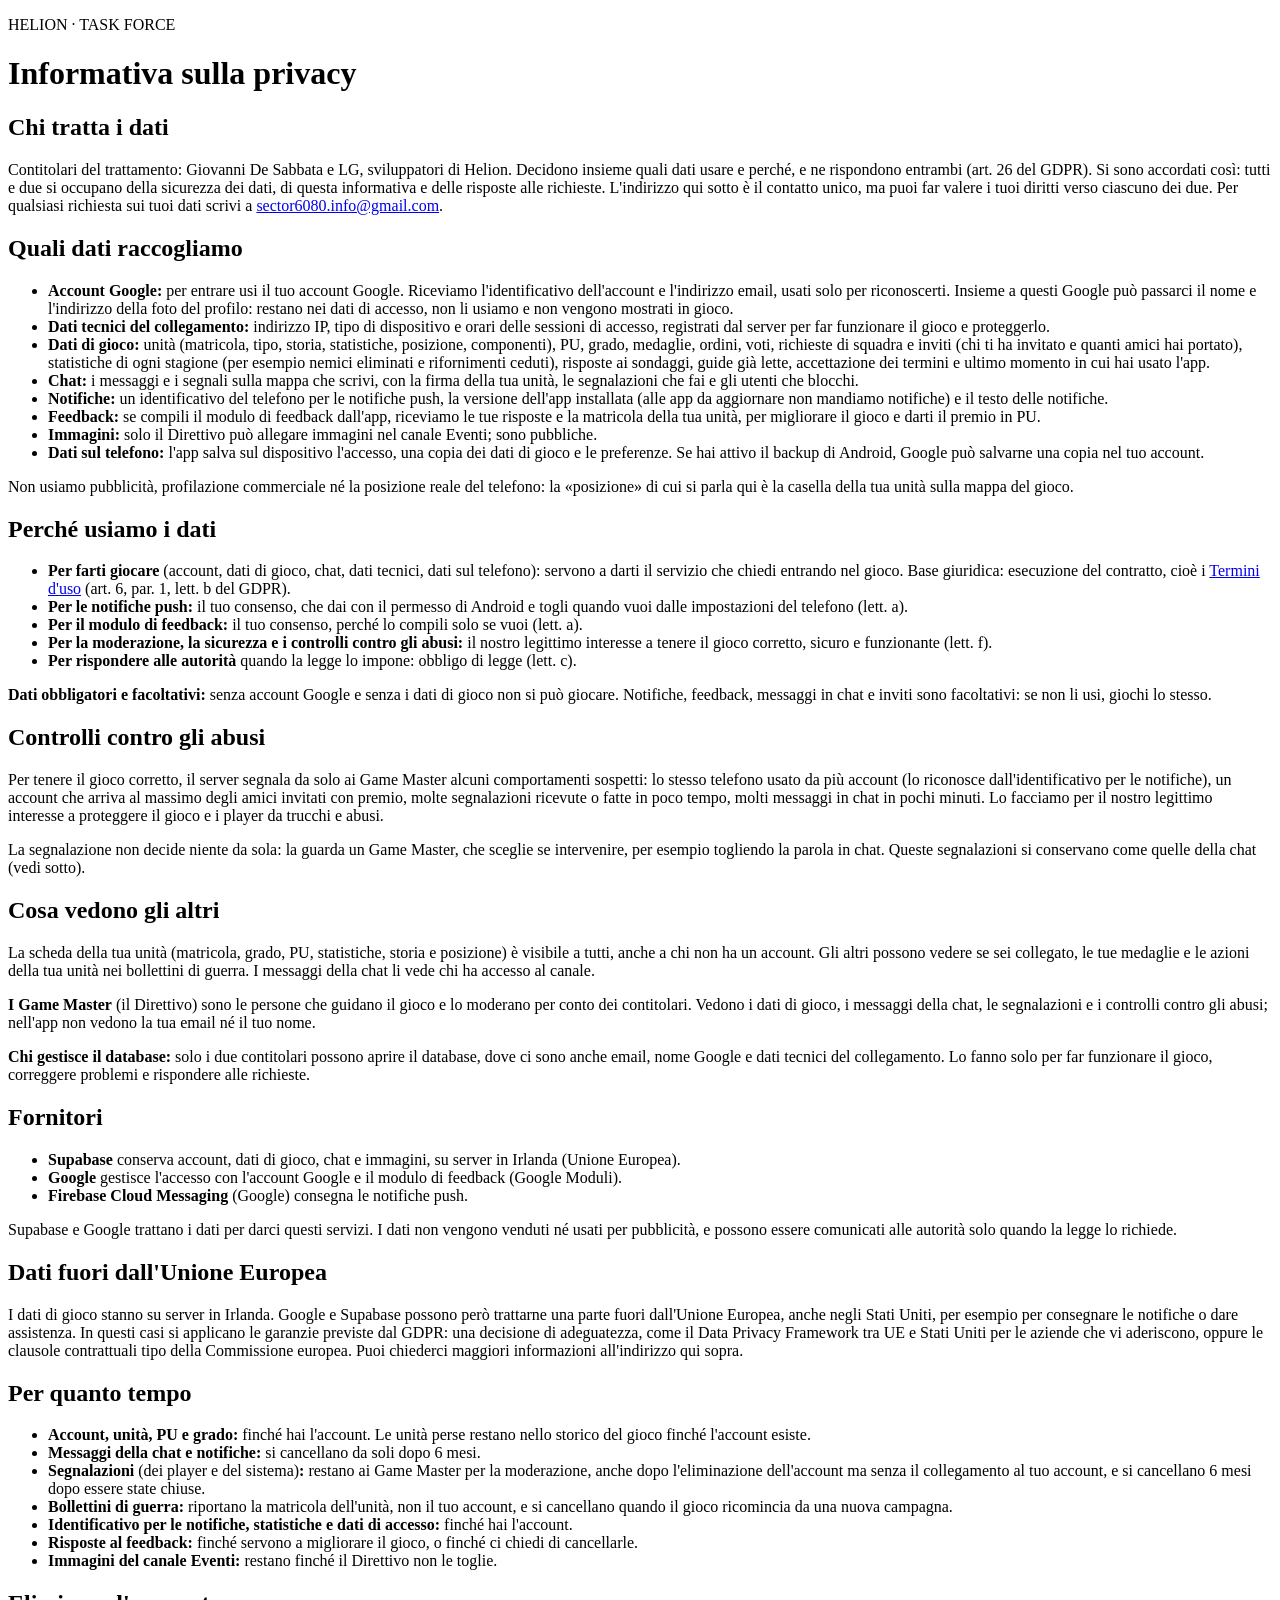
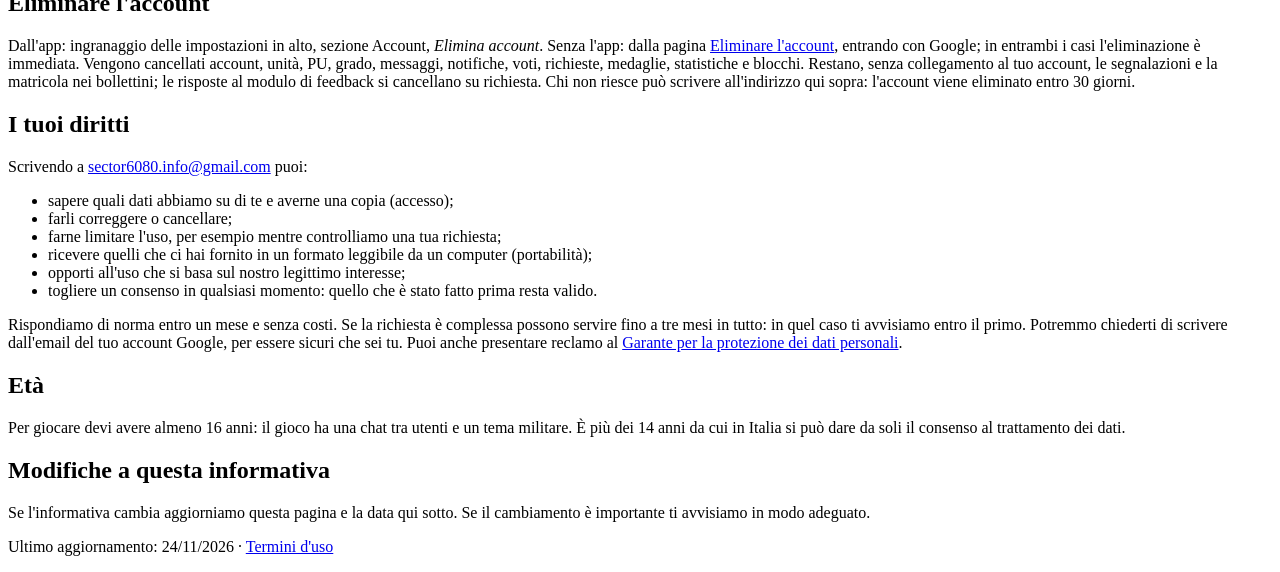
==== privacy.html @ bf86e500 "Add files via upload" ====
<!doctype html>
<html lang="it">
<head>
<meta charset="utf-8">
<meta name="viewport" content="width=device-width, initial-scale=1">
<title>Helion · Privacy</title>
<link rel="stylesheet" href="stile.css">
</head>
<body>
<main>
<p class="eyebrow">HELION · TASK FORCE</p>
<h1>Informativa sulla privacy</h1>

<h2>Chi tratta i dati</h2>
<p>Contitolari del trattamento: Giovanni De Sabbata e LG, sviluppatori di Helion. Decidono insieme quali dati usare e perché, e ne rispondono entrambi (art. 26 del GDPR). Si sono accordati così: tutti e due si occupano della sicurezza dei dati, di questa informativa e delle risposte alle richieste. L'indirizzo qui sotto è il contatto unico, ma puoi far valere i tuoi diritti verso ciascuno dei due.
Per qualsiasi richiesta sui tuoi dati scrivi a <a href="mailto:sector6080.info@gmail.com">sector6080.info@gmail.com</a>.</p>

<h2>Quali dati raccogliamo</h2>
<ul>
<li><strong>Account Google:</strong> per entrare usi il tuo account Google. Riceviamo l'identificativo dell'account e l'indirizzo email, usati solo per riconoscerti. Insieme a questi Google può passarci il nome e l'indirizzo della foto del profilo: restano nei dati di accesso, non li usiamo e non vengono mostrati in gioco.</li>
<li><strong>Dati tecnici del collegamento:</strong> indirizzo IP, tipo di dispositivo e orari delle sessioni di accesso, registrati dal server per far funzionare il gioco e proteggerlo.</li>
<li><strong>Dati di gioco:</strong> unità (matricola, tipo, storia, statistiche, posizione, componenti), PU, grado, medaglie, ordini, voti, richieste di squadra e inviti (chi ti ha invitato e quanti amici hai portato), statistiche di ogni stagione (per esempio nemici eliminati e rifornimenti ceduti), risposte ai sondaggi, guide già lette, accettazione dei termini e ultimo momento in cui hai usato l'app.</li>
<li><strong>Chat:</strong> i messaggi e i segnali sulla mappa che scrivi, con la firma della tua unità, le segnalazioni che fai e gli utenti che blocchi.</li>
<li><strong>Notifiche:</strong> un identificativo del telefono per le notifiche push, la versione dell'app installata (alle app da aggiornare non mandiamo notifiche) e il testo delle notifiche.</li>
<li><strong>Feedback:</strong> se compili il modulo di feedback dall'app, riceviamo le tue risposte e la matricola della tua unità, per migliorare il gioco e darti il premio in PU.</li>
<li><strong>Immagini:</strong> solo il Direttivo può allegare immagini nel canale Eventi; sono pubbliche.</li>
<li><strong>Dati sul telefono:</strong> l'app salva sul dispositivo l'accesso, una copia dei dati di gioco e le preferenze. Se hai attivo il backup di Android, Google può salvarne una copia nel tuo account.</li>
</ul>
<p>Non usiamo pubblicità, profilazione commerciale né la posizione reale del telefono: la «posizione» di cui si parla qui è la casella della tua unità sulla mappa del gioco.</p>

<h2>Perché usiamo i dati</h2>
<ul>
<li><strong>Per farti giocare</strong> (account, dati di gioco, chat, dati tecnici, dati sul telefono): servono a darti il servizio che chiedi entrando nel gioco. Base giuridica: esecuzione del contratto, cioè i <a href="termini.html">Termini d'uso</a> (art. 6, par. 1, lett. b del GDPR).</li>
<li><strong>Per le notifiche push:</strong> il tuo consenso, che dai con il permesso di Android e togli quando vuoi dalle impostazioni del telefono (lett. a).</li>
<li><strong>Per il modulo di feedback:</strong> il tuo consenso, perché lo compili solo se vuoi (lett. a).</li>
<li><strong>Per la moderazione, la sicurezza e i controlli contro gli abusi:</strong> il nostro legittimo interesse a tenere il gioco corretto, sicuro e funzionante (lett. f).</li>
<li><strong>Per rispondere alle autorità</strong> quando la legge lo impone: obbligo di legge (lett. c).</li>
</ul>
<p><strong>Dati obbligatori e facoltativi:</strong> senza account Google e senza i dati di gioco non si può giocare. Notifiche, feedback, messaggi in chat e inviti sono facoltativi: se non li usi, giochi lo stesso.</p>

<h2>Controlli contro gli abusi</h2>
<p>Per tenere il gioco corretto, il server segnala da solo ai Game Master alcuni comportamenti sospetti: lo stesso telefono usato da più account (lo riconosce dall'identificativo per le notifiche), un account che arriva al massimo degli amici invitati con premio, molte segnalazioni ricevute o fatte in poco tempo, molti messaggi in chat in pochi minuti. Lo facciamo per il nostro legittimo interesse a proteggere il gioco e i player da trucchi e abusi.</p>
<p>La segnalazione non decide niente da sola: la guarda un Game Master, che sceglie se intervenire, per esempio togliendo la parola in chat. Queste segnalazioni si conservano come quelle della chat (vedi sotto).</p>

<h2>Cosa vedono gli altri</h2>
<p>La scheda della tua unità (matricola, grado, PU, statistiche, storia e posizione) è visibile a tutti, anche a chi non ha un account. Gli altri possono vedere se sei collegato, le tue medaglie e le azioni della tua unità nei bollettini di guerra. I messaggi della chat li vede chi ha accesso al canale.</p>
<p><strong>I Game Master</strong> (il Direttivo) sono le persone che guidano il gioco e lo moderano per conto dei contitolari. Vedono i dati di gioco, i messaggi della chat, le segnalazioni e i controlli contro gli abusi; nell'app non vedono la tua email né il tuo nome.</p>
<p><strong>Chi gestisce il database:</strong> solo i due contitolari possono aprire il database, dove ci sono anche email, nome Google e dati tecnici del collegamento. Lo fanno solo per far funzionare il gioco, correggere problemi e rispondere alle richieste.</p>

<h2>Fornitori</h2>
<ul>
<li><strong>Supabase</strong> conserva account, dati di gioco, chat e immagini, su server in Irlanda (Unione Europea).</li>
<li><strong>Google</strong> gestisce l'accesso con l'account Google e il modulo di feedback (Google Moduli).</li>
<li><strong>Firebase Cloud Messaging</strong> (Google) consegna le notifiche push.</li>
</ul>
<p>Supabase e Google trattano i dati per darci questi servizi. I dati non vengono venduti né usati per pubblicità, e possono essere comunicati alle autorità solo quando la legge lo richiede.</p>

<h2>Dati fuori dall'Unione Europea</h2>
<p>I dati di gioco stanno su server in Irlanda. Google e Supabase possono però trattarne una parte fuori dall'Unione Europea, anche negli Stati Uniti, per esempio per consegnare le notifiche o dare assistenza. In questi casi si applicano le garanzie previste dal GDPR: una decisione di adeguatezza, come il Data Privacy Framework tra UE e Stati Uniti per le aziende che vi aderiscono, oppure le clausole contrattuali tipo della Commissione europea. Puoi chiederci maggiori informazioni all'indirizzo qui sopra.</p>

<h2>Per quanto tempo</h2>
<ul>
<li><strong>Account, unità, PU e grado:</strong> finché hai l'account. Le unità perse restano nello storico del gioco finché l'account esiste.</li>
<li><strong>Messaggi della chat e notifiche:</strong> si cancellano da soli dopo 6 mesi.</li>
<li><strong>Segnalazioni</strong> (dei player e del sistema)<strong>:</strong> restano ai Game Master per la moderazione, anche dopo l'eliminazione dell'account ma senza il collegamento al tuo account, e si cancellano 6 mesi dopo essere state chiuse.</li>
<li><strong>Bollettini di guerra:</strong> riportano la matricola dell'unità, non il tuo account, e si cancellano quando il gioco ricomincia da una nuova campagna.</li>
<li><strong>Identificativo per le notifiche, statistiche e dati di accesso:</strong> finché hai l'account.</li>
<li><strong>Risposte al feedback:</strong> finché servono a migliorare il gioco, o finché ci chiedi di cancellarle.</li>
<li><strong>Immagini del canale Eventi:</strong> restano finché il Direttivo non le toglie.</li>
</ul>

<h2>Eliminare l'account</h2>
<p>Dall'app: ingranaggio delle impostazioni in alto, sezione Account, <em>Elimina account</em>. Senza l'app: dalla pagina <a href="elimina-account.html">Eliminare l'account</a>, entrando con Google; in entrambi i casi l'eliminazione è immediata. Vengono cancellati account, unità, PU, grado, messaggi, notifiche, voti, richieste, medaglie, statistiche e blocchi. Restano, senza collegamento al tuo account, le segnalazioni e la matricola nei bollettini; le risposte al modulo di feedback si cancellano su richiesta. Chi non riesce può scrivere all'indirizzo qui sopra: l'account viene eliminato entro 30 giorni.</p>

<h2>I tuoi diritti</h2>
<p>Scrivendo a <a href="mailto:sector6080.info@gmail.com">sector6080.info@gmail.com</a> puoi:</p>
<ul>
<li>sapere quali dati abbiamo su di te e averne una copia (accesso);</li>
<li>farli correggere o cancellare;</li>
<li>farne limitare l'uso, per esempio mentre controlliamo una tua richiesta;</li>
<li>ricevere quelli che ci hai fornito in un formato leggibile da un computer (portabilità);</li>
<li>opporti all'uso che si basa sul nostro legittimo interesse;</li>
<li>togliere un consenso in qualsiasi momento: quello che è stato fatto prima resta valido.</li>
</ul>
<p>Rispondiamo di norma entro un mese e senza costi. Se la richiesta è complessa possono servire fino a tre mesi in tutto: in quel caso ti avvisiamo entro il primo. Potremmo chiederti di scrivere dall'email del tuo account Google, per essere sicuri che sei tu. Puoi anche presentare reclamo al <a href="https://www.garanteprivacy.it">Garante per la protezione dei dati personali</a>.</p>

<h2>Età</h2>
<p>Per giocare devi avere almeno 16 anni: il gioco ha una chat tra utenti e un tema militare. È più dei 14 anni da cui in Italia si può dare da soli il consenso al trattamento dei dati.</p>

<h2>Modifiche a questa informativa</h2>
<p>Se l'informativa cambia aggiorniamo questa pagina e la data qui sotto. Se il cambiamento è importante ti avvisiamo in modo adeguato.</p>

<p class="small">Ultimo aggiornamento: 24/11/2026 · <a href="termini.html">Termini d'uso</a></p>
</main>
</body>
</html>
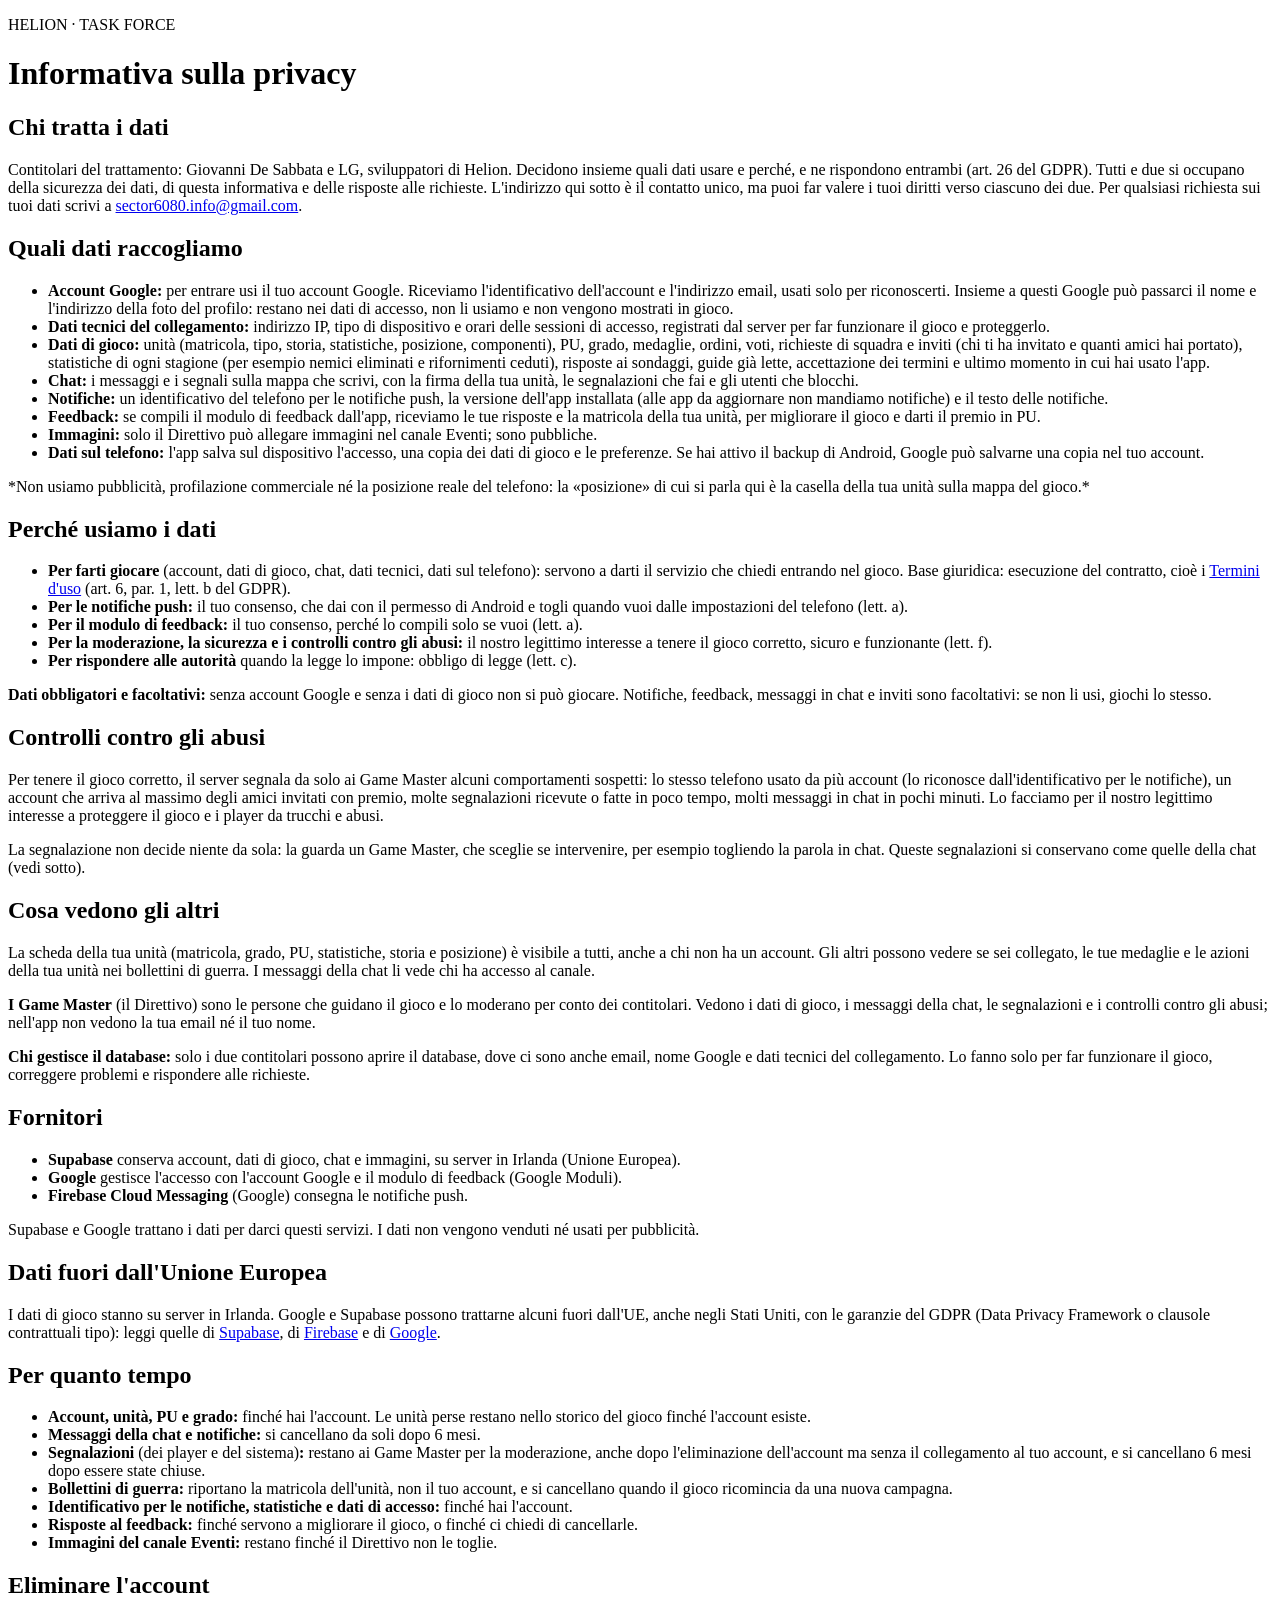
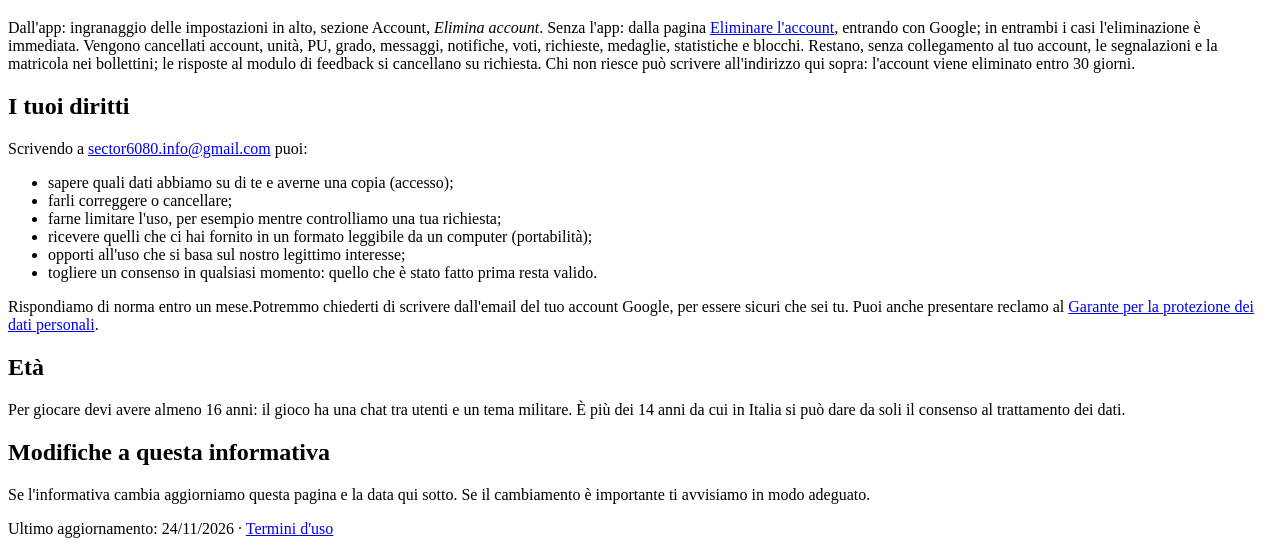
==== commit 0746bed1: "Revise privacy policy wording for clarity Updated privacy policy text for clarity and conciseness." ====
--- a/privacy.html
+++ b/privacy.html
@@ -12,7 +12,7 @@
 <h1>Informativa sulla privacy</h1>
 
 <h2>Chi tratta i dati</h2>
-<p>Contitolari del trattamento: Giovanni De Sabbata e LG, sviluppatori di Helion. Decidono insieme quali dati usare e perché, e ne rispondono entrambi (art. 26 del GDPR). Si sono accordati così: tutti e due si occupano della sicurezza dei dati, di questa informativa e delle risposte alle richieste. L'indirizzo qui sotto è il contatto unico, ma puoi far valere i tuoi diritti verso ciascuno dei due.
+<p>Contitolari del trattamento: Giovanni De Sabbata e LG, sviluppatori di Helion. Decidono insieme quali dati usare e perché, e ne rispondono entrambi (art. 26 del GDPR). Tutti e due si occupano della sicurezza dei dati, di questa informativa e delle risposte alle richieste. L'indirizzo qui sotto è il contatto unico, ma puoi far valere i tuoi diritti verso ciascuno dei due.
 Per qualsiasi richiesta sui tuoi dati scrivi a <a href="mailto:sector6080.info@gmail.com">sector6080.info@gmail.com</a>.</p>
 
 <h2>Quali dati raccogliamo</h2>
@@ -26,7 +26,7 @@
 <li><strong>Immagini:</strong> solo il Direttivo può allegare immagini nel canale Eventi; sono pubbliche.</li>
 <li><strong>Dati sul telefono:</strong> l'app salva sul dispositivo l'accesso, una copia dei dati di gioco e le preferenze. Se hai attivo il backup di Android, Google può salvarne una copia nel tuo account.</li>
 </ul>
-<p>Non usiamo pubblicità, profilazione commerciale né la posizione reale del telefono: la «posizione» di cui si parla qui è la casella della tua unità sulla mappa del gioco.</p>
+<p>*Non usiamo pubblicità, profilazione commerciale né la posizione reale del telefono: la «posizione» di cui si parla qui è la casella della tua unità sulla mappa del gioco.*</p>
 
 <h2>Perché usiamo i dati</h2>
 <ul>
@@ -53,10 +53,10 @@
 <li><strong>Google</strong> gestisce l'accesso con l'account Google e il modulo di feedback (Google Moduli).</li>
 <li><strong>Firebase Cloud Messaging</strong> (Google) consegna le notifiche push.</li>
 </ul>
-<p>Supabase e Google trattano i dati per darci questi servizi. I dati non vengono venduti né usati per pubblicità, e possono essere comunicati alle autorità solo quando la legge lo richiede.</p>
+<p>Supabase e Google trattano i dati per darci questi servizi. I dati non vengono venduti né usati per pubblicità.</p>
 
 <h2>Dati fuori dall'Unione Europea</h2>
-<p>I dati di gioco stanno su server in Irlanda. Google e Supabase possono però trattarne una parte fuori dall'Unione Europea, anche negli Stati Uniti, per esempio per consegnare le notifiche o dare assistenza. In questi casi si applicano le garanzie previste dal GDPR: una decisione di adeguatezza, come il Data Privacy Framework tra UE e Stati Uniti per le aziende che vi aderiscono, oppure le clausole contrattuali tipo della Commissione europea. Puoi chiederci maggiori informazioni all'indirizzo qui sopra.</p>
+<p>I dati di gioco stanno su server in Irlanda. Google e Supabase possono trattarne alcuni fuori dall'UE, anche negli Stati Uniti, con le garanzie del GDPR (Data Privacy Framework o clausole contrattuali tipo): leggi quelle di <a href="https://supabase.com/legal/customer-resources/data-processing-addendum">Supabase</a>, di <a href="https://firebase.google.com/terms/data-processing-terms">Firebase</a> e di <a href="https://policies.google.com/privacy/frameworks">Google</a>.</p>
 
 <h2>Per quanto tempo</h2>
 <ul>
@@ -82,7 +82,7 @@
 <li>opporti all'uso che si basa sul nostro legittimo interesse;</li>
 <li>togliere un consenso in qualsiasi momento: quello che è stato fatto prima resta valido.</li>
 </ul>
-<p>Rispondiamo di norma entro un mese e senza costi. Se la richiesta è complessa possono servire fino a tre mesi in tutto: in quel caso ti avvisiamo entro il primo. Potremmo chiederti di scrivere dall'email del tuo account Google, per essere sicuri che sei tu. Puoi anche presentare reclamo al <a href="https://www.garanteprivacy.it">Garante per la protezione dei dati personali</a>.</p>
+<p>Rispondiamo di norma entro un mese.Potremmo chiederti di scrivere dall'email del tuo account Google, per essere sicuri che sei tu. Puoi anche presentare reclamo al <a href="https://www.garanteprivacy.it">Garante per la protezione dei dati personali</a>.</p>
 
 <h2>Età</h2>
 <p>Per giocare devi avere almeno 16 anni: il gioco ha una chat tra utenti e un tema militare. È più dei 14 anni da cui in Italia si può dare da soli il consenso al trattamento dei dati.</p>
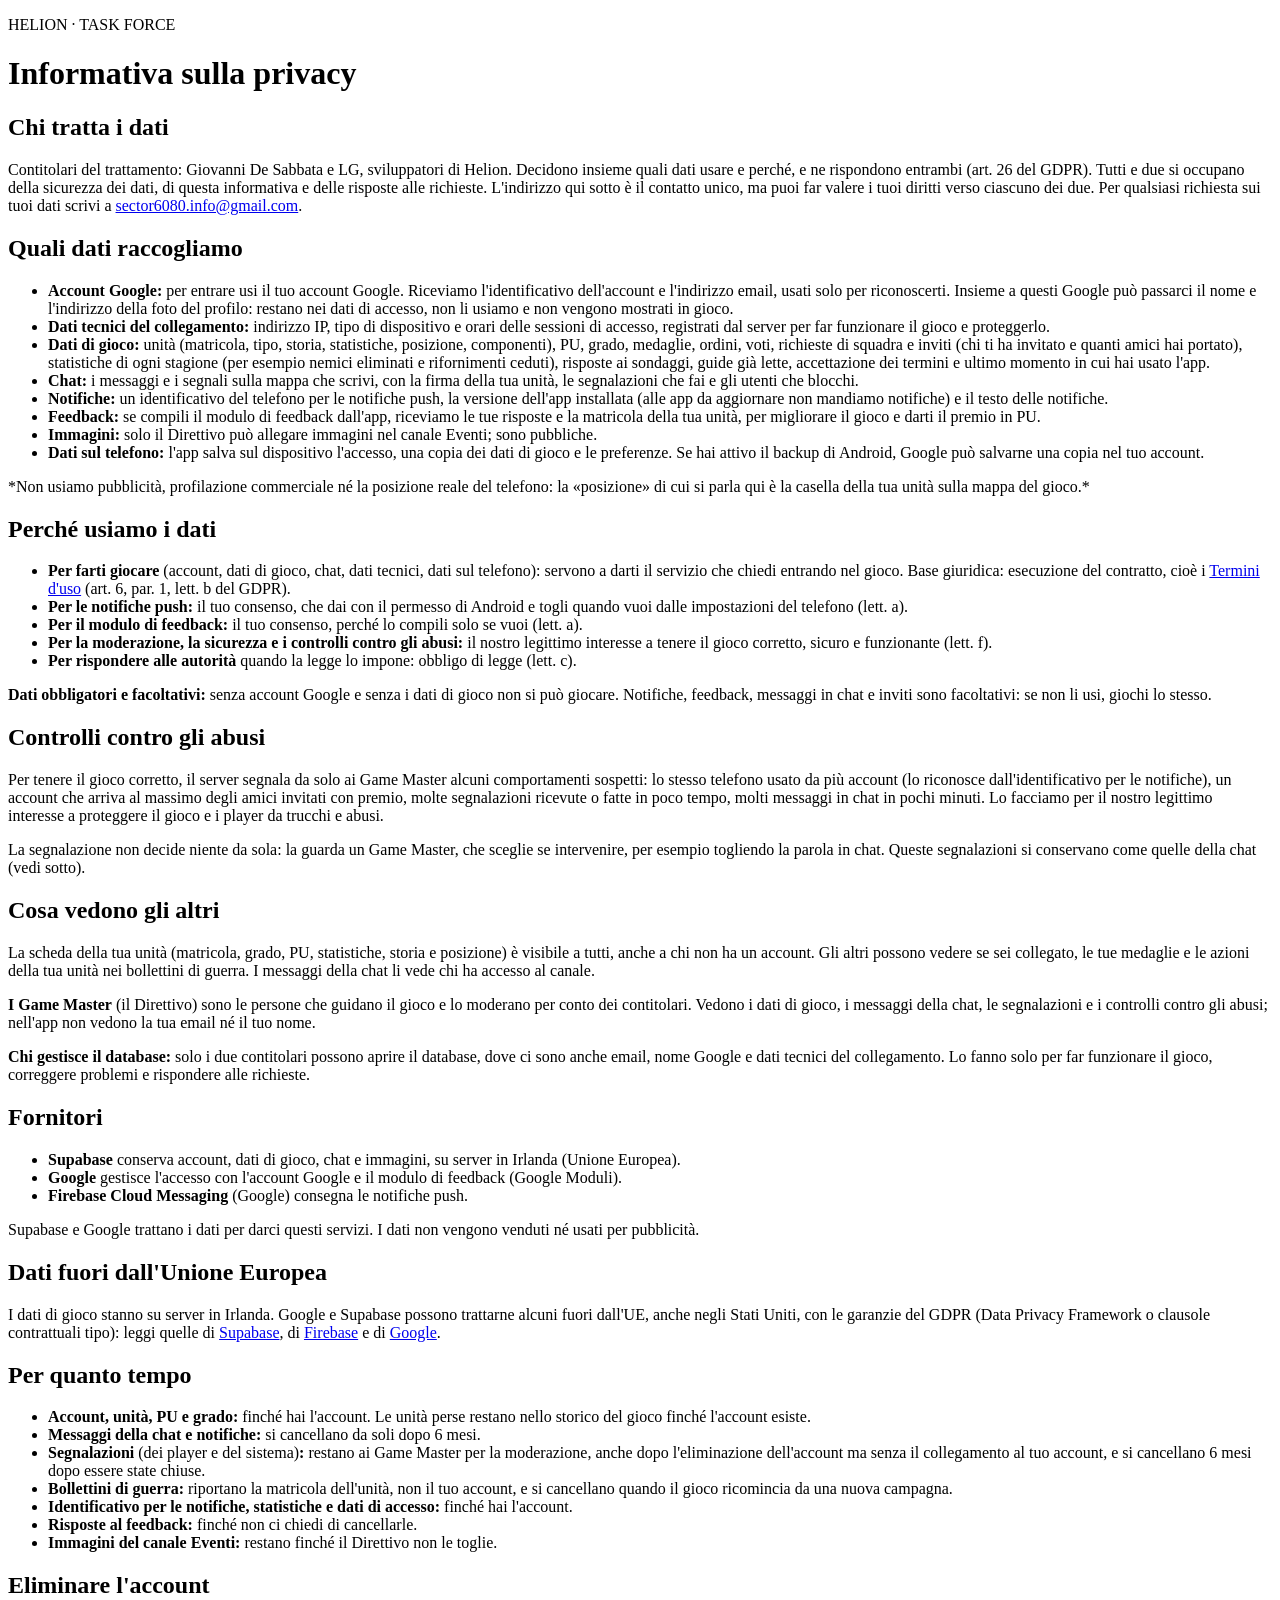
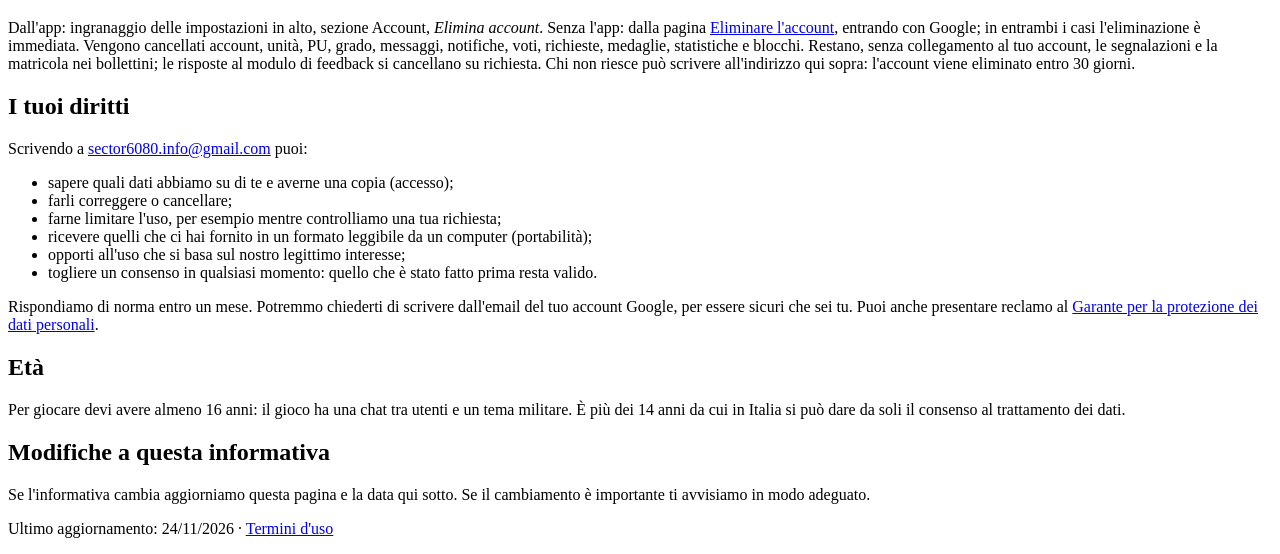
==== commit fc341ffa: "Privacy: spazio e conservazione del feedback Co-Authored-By: Claude Opus 5.5 <noreply@anthropic.com>" ====
--- a/privacy.html
+++ b/privacy.html
@@ -65,7 +65,7 @@
 <li><strong>Segnalazioni</strong> (dei player e del sistema)<strong>:</strong> restano ai Game Master per la moderazione, anche dopo l'eliminazione dell'account ma senza il collegamento al tuo account, e si cancellano 6 mesi dopo essere state chiuse.</li>
 <li><strong>Bollettini di guerra:</strong> riportano la matricola dell'unità, non il tuo account, e si cancellano quando il gioco ricomincia da una nuova campagna.</li>
 <li><strong>Identificativo per le notifiche, statistiche e dati di accesso:</strong> finché hai l'account.</li>
-<li><strong>Risposte al feedback:</strong> finché servono a migliorare il gioco, o finché ci chiedi di cancellarle.</li>
+<li><strong>Risposte al feedback:</strong> finché non ci chiedi di cancellarle.</li>
 <li><strong>Immagini del canale Eventi:</strong> restano finché il Direttivo non le toglie.</li>
 </ul>
 
@@ -82,7 +82,7 @@
 <li>opporti all'uso che si basa sul nostro legittimo interesse;</li>
 <li>togliere un consenso in qualsiasi momento: quello che è stato fatto prima resta valido.</li>
 </ul>
-<p>Rispondiamo di norma entro un mese.Potremmo chiederti di scrivere dall'email del tuo account Google, per essere sicuri che sei tu. Puoi anche presentare reclamo al <a href="https://www.garanteprivacy.it">Garante per la protezione dei dati personali</a>.</p>
+<p>Rispondiamo di norma entro un mese. Potremmo chiederti di scrivere dall'email del tuo account Google, per essere sicuri che sei tu. Puoi anche presentare reclamo al <a href="https://www.garanteprivacy.it">Garante per la protezione dei dati personali</a>.</p>
 
 <h2>Età</h2>
 <p>Per giocare devi avere almeno 16 anni: il gioco ha una chat tra utenti e un tema militare. È più dei 14 anni da cui in Italia si può dare da soli il consenso al trattamento dei dati.</p>
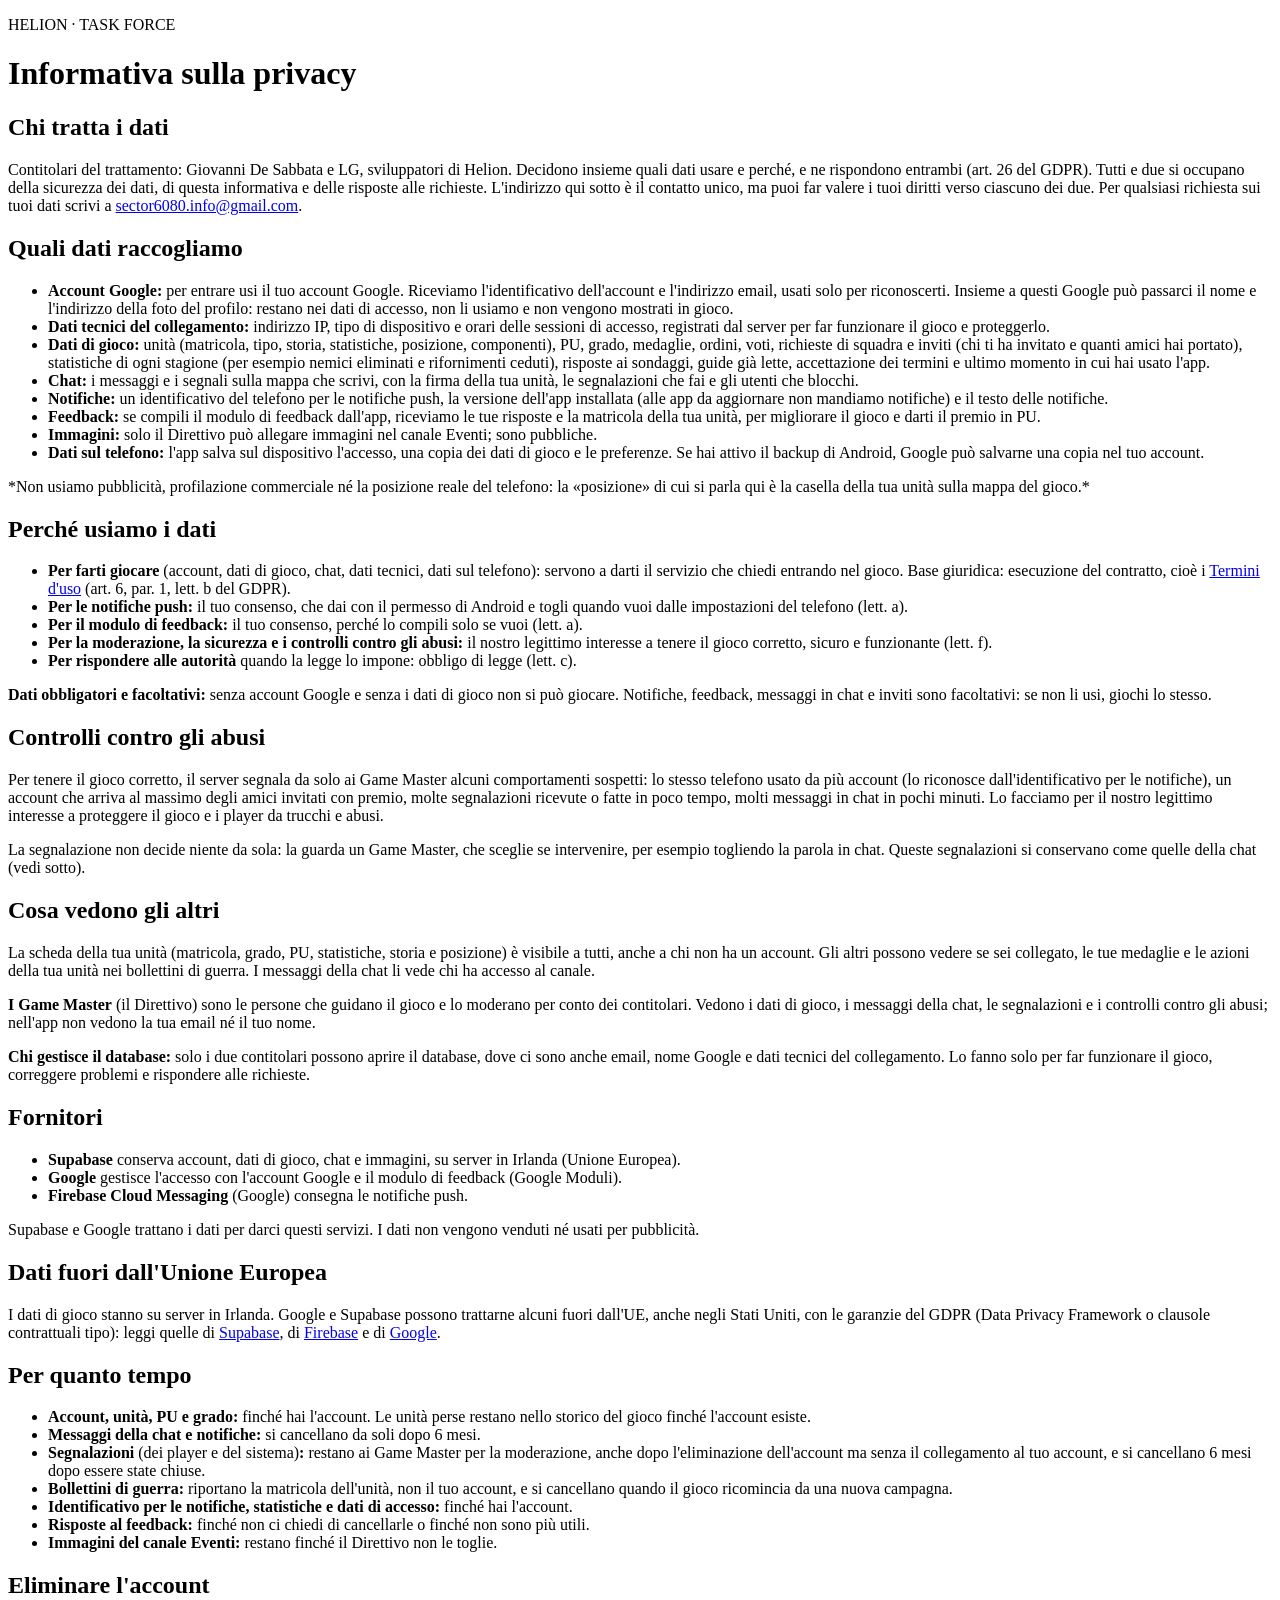
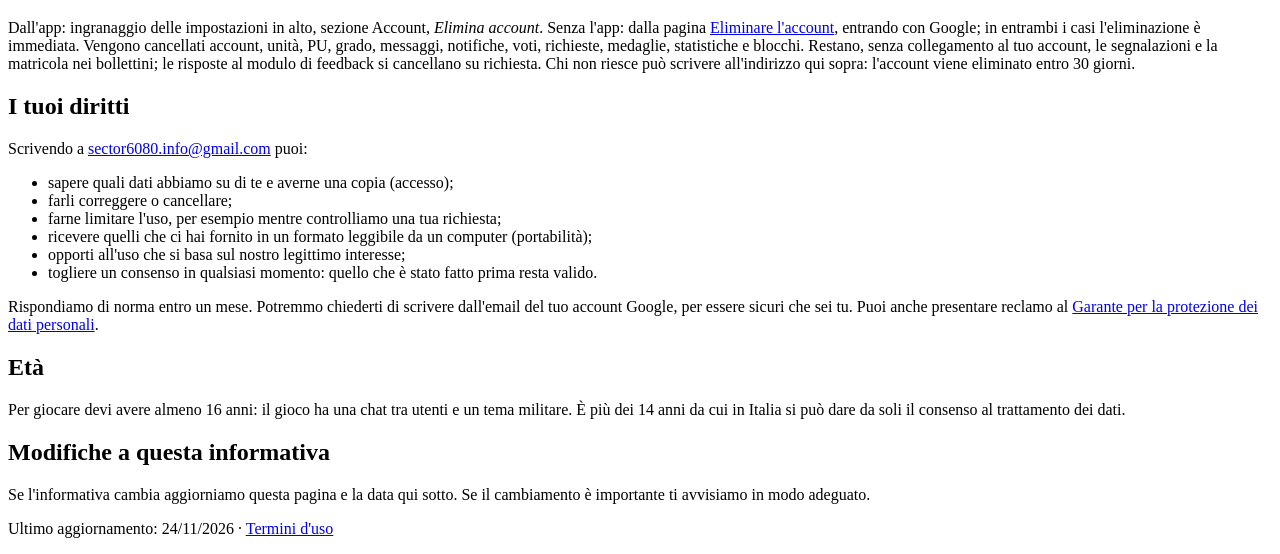
==== commit 85377448: "Privacy: conservazione del feedback Co-Authored-By: Claude Opus 5.5 <noreply@anthropic.com>" ====
--- a/privacy.html
+++ b/privacy.html
@@ -65,7 +65,7 @@
 <li><strong>Segnalazioni</strong> (dei player e del sistema)<strong>:</strong> restano ai Game Master per la moderazione, anche dopo l'eliminazione dell'account ma senza il collegamento al tuo account, e si cancellano 6 mesi dopo essere state chiuse.</li>
 <li><strong>Bollettini di guerra:</strong> riportano la matricola dell'unità, non il tuo account, e si cancellano quando il gioco ricomincia da una nuova campagna.</li>
 <li><strong>Identificativo per le notifiche, statistiche e dati di accesso:</strong> finché hai l'account.</li>
-<li><strong>Risposte al feedback:</strong> finché non ci chiedi di cancellarle.</li>
+<li><strong>Risposte al feedback:</strong> finché non ci chiedi di cancellarle o finché non sono più utili.</li>
 <li><strong>Immagini del canale Eventi:</strong> restano finché il Direttivo non le toglie.</li>
 </ul>
 
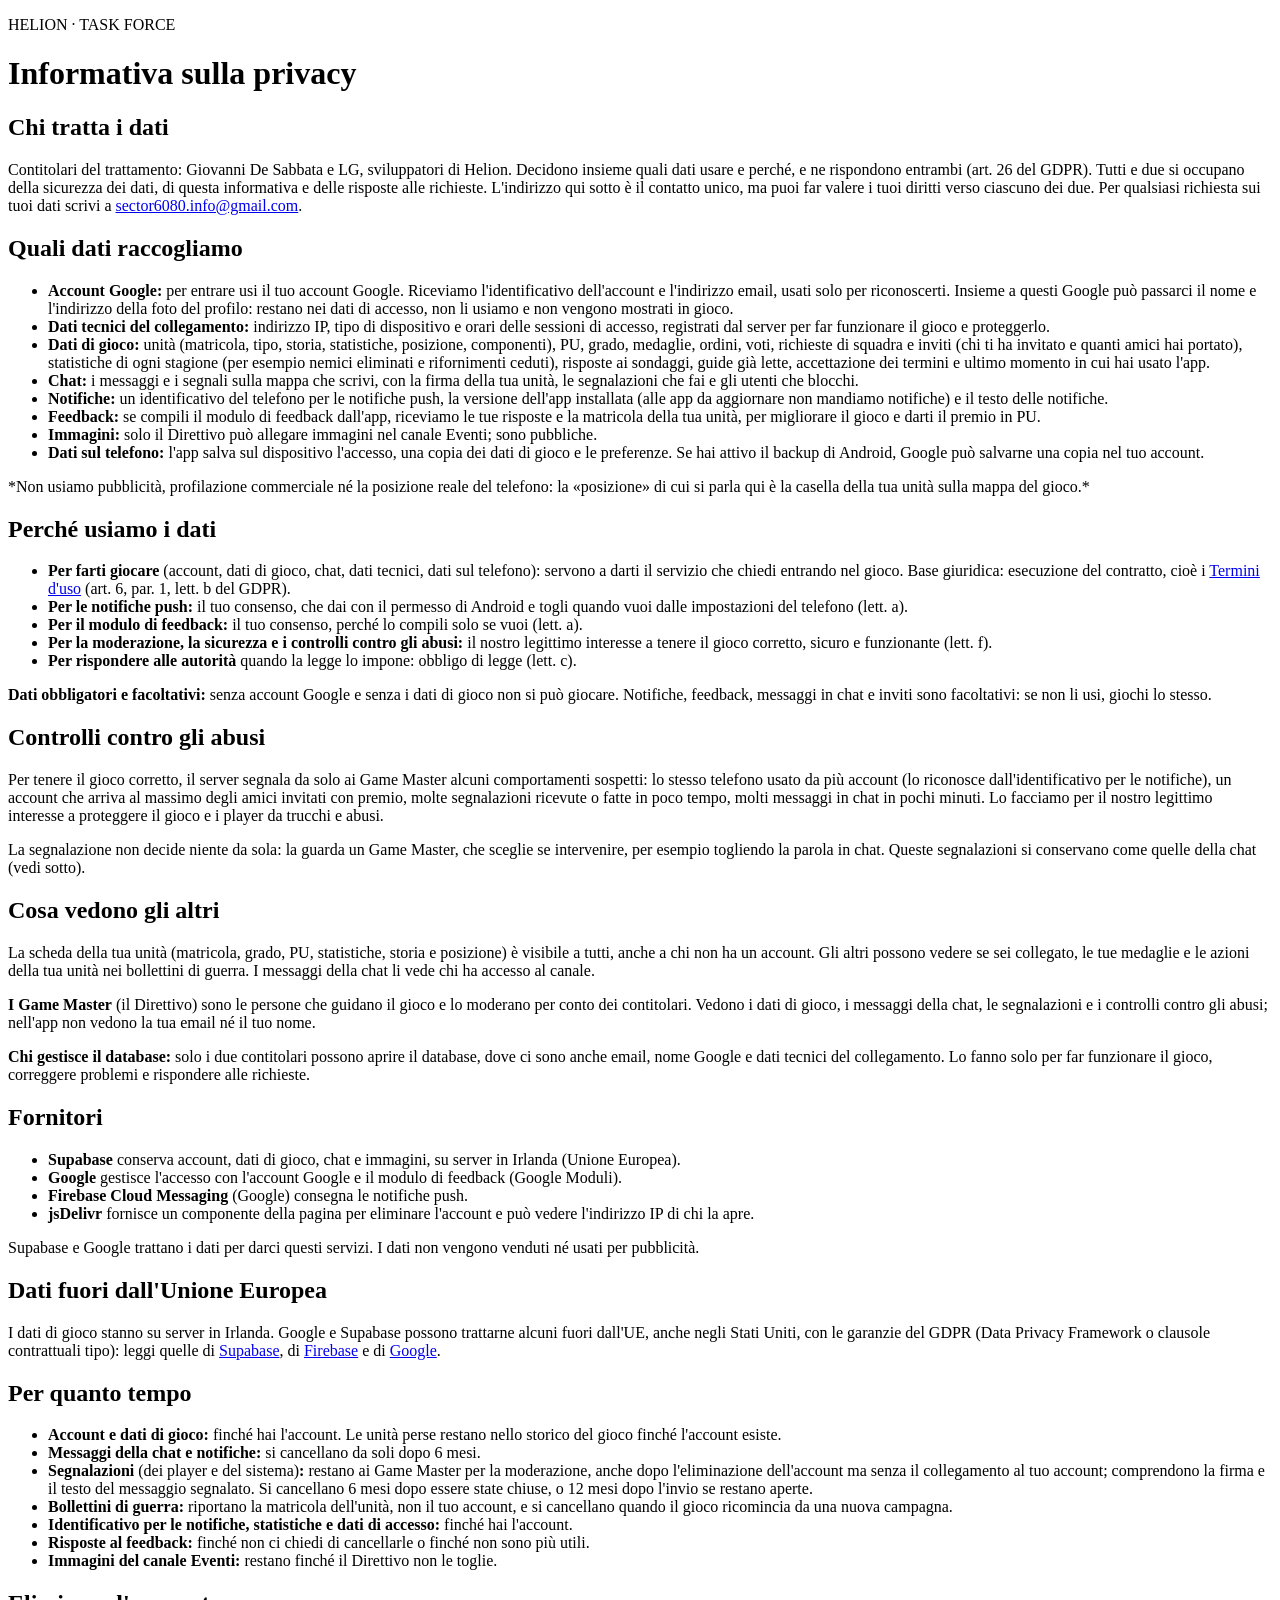
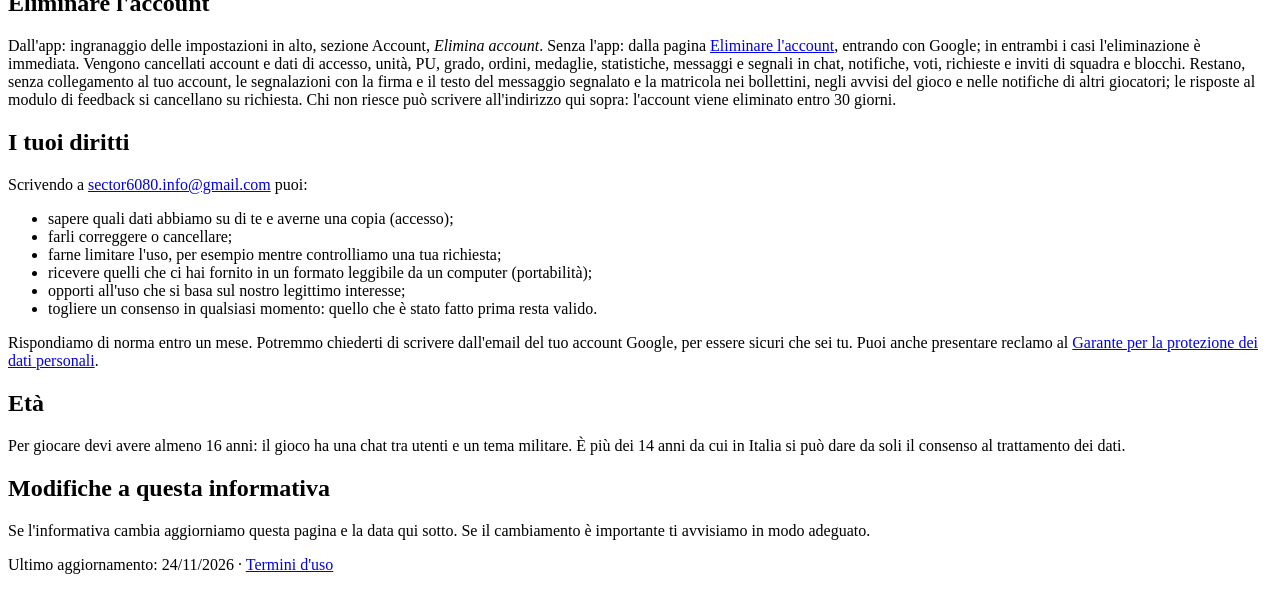
==== commit 768b6abb: "Eliminazione dell'account: cosa si cancella e cosa resta Co-Authored-By: Claude Opus 5.5 <noreply@an" ====
--- a/privacy.html
+++ b/privacy.html
@@ -52,6 +52,7 @@
 <li><strong>Supabase</strong> conserva account, dati di gioco, chat e immagini, su server in Irlanda (Unione Europea).</li>
 <li><strong>Google</strong> gestisce l'accesso con l'account Google e il modulo di feedback (Google Moduli).</li>
 <li><strong>Firebase Cloud Messaging</strong> (Google) consegna le notifiche push.</li>
+<li><strong>jsDelivr</strong> fornisce un componente della pagina per eliminare l'account e può vedere l'indirizzo IP di chi la apre.</li>
 </ul>
 <p>Supabase e Google trattano i dati per darci questi servizi. I dati non vengono venduti né usati per pubblicità.</p>
 
@@ -60,9 +61,9 @@
 
 <h2>Per quanto tempo</h2>
 <ul>
-<li><strong>Account, unità, PU e grado:</strong> finché hai l'account. Le unità perse restano nello storico del gioco finché l'account esiste.</li>
+<li><strong>Account e dati di gioco:</strong> finché hai l'account. Le unità perse restano nello storico del gioco finché l'account esiste.</li>
 <li><strong>Messaggi della chat e notifiche:</strong> si cancellano da soli dopo 6 mesi.</li>
-<li><strong>Segnalazioni</strong> (dei player e del sistema)<strong>:</strong> restano ai Game Master per la moderazione, anche dopo l'eliminazione dell'account ma senza il collegamento al tuo account, e si cancellano 6 mesi dopo essere state chiuse.</li>
+<li><strong>Segnalazioni</strong> (dei player e del sistema)<strong>:</strong> restano ai Game Master per la moderazione, anche dopo l'eliminazione dell'account ma senza il collegamento al tuo account; comprendono la firma e il testo del messaggio segnalato. Si cancellano 6 mesi dopo essere state chiuse, o 12 mesi dopo l'invio se restano aperte.</li>
 <li><strong>Bollettini di guerra:</strong> riportano la matricola dell'unità, non il tuo account, e si cancellano quando il gioco ricomincia da una nuova campagna.</li>
 <li><strong>Identificativo per le notifiche, statistiche e dati di accesso:</strong> finché hai l'account.</li>
 <li><strong>Risposte al feedback:</strong> finché non ci chiedi di cancellarle o finché non sono più utili.</li>
@@ -70,7 +71,7 @@
 </ul>
 
 <h2>Eliminare l'account</h2>
-<p>Dall'app: ingranaggio delle impostazioni in alto, sezione Account, <em>Elimina account</em>. Senza l'app: dalla pagina <a href="elimina-account.html">Eliminare l'account</a>, entrando con Google; in entrambi i casi l'eliminazione è immediata. Vengono cancellati account, unità, PU, grado, messaggi, notifiche, voti, richieste, medaglie, statistiche e blocchi. Restano, senza collegamento al tuo account, le segnalazioni e la matricola nei bollettini; le risposte al modulo di feedback si cancellano su richiesta. Chi non riesce può scrivere all'indirizzo qui sopra: l'account viene eliminato entro 30 giorni.</p>
+<p>Dall'app: ingranaggio delle impostazioni in alto, sezione Account, <em>Elimina account</em>. Senza l'app: dalla pagina <a href="elimina-account.html">Eliminare l'account</a>, entrando con Google; in entrambi i casi l'eliminazione è immediata. Vengono cancellati account e dati di accesso, unità, PU, grado, ordini, medaglie, statistiche, messaggi e segnali in chat, notifiche, voti, richieste e inviti di squadra e blocchi. Restano, senza collegamento al tuo account, le segnalazioni con la firma e il testo del messaggio segnalato e la matricola nei bollettini, negli avvisi del gioco e nelle notifiche di altri giocatori; le risposte al modulo di feedback si cancellano su richiesta. Chi non riesce può scrivere all'indirizzo qui sopra: l'account viene eliminato entro 30 giorni.</p>
 
 <h2>I tuoi diritti</h2>
 <p>Scrivendo a <a href="mailto:sector6080.info@gmail.com">sector6080.info@gmail.com</a> puoi:</p>
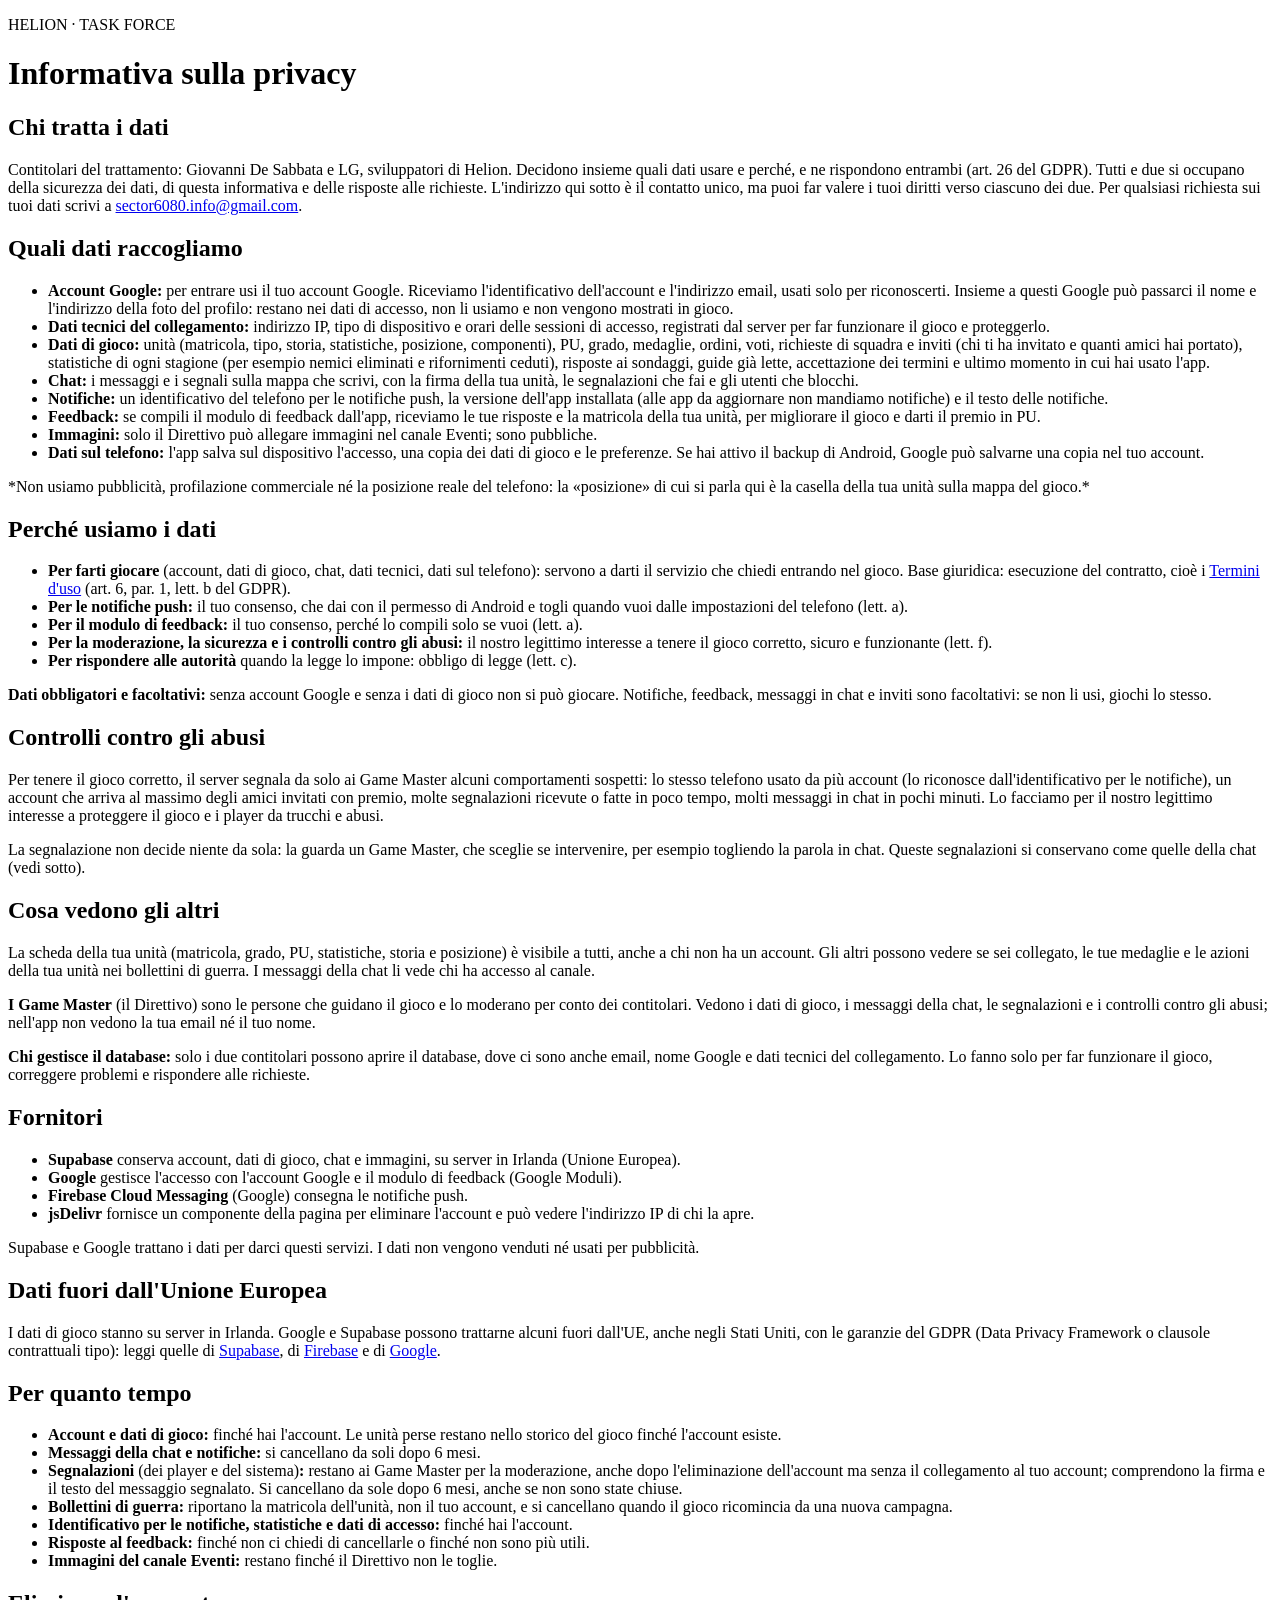
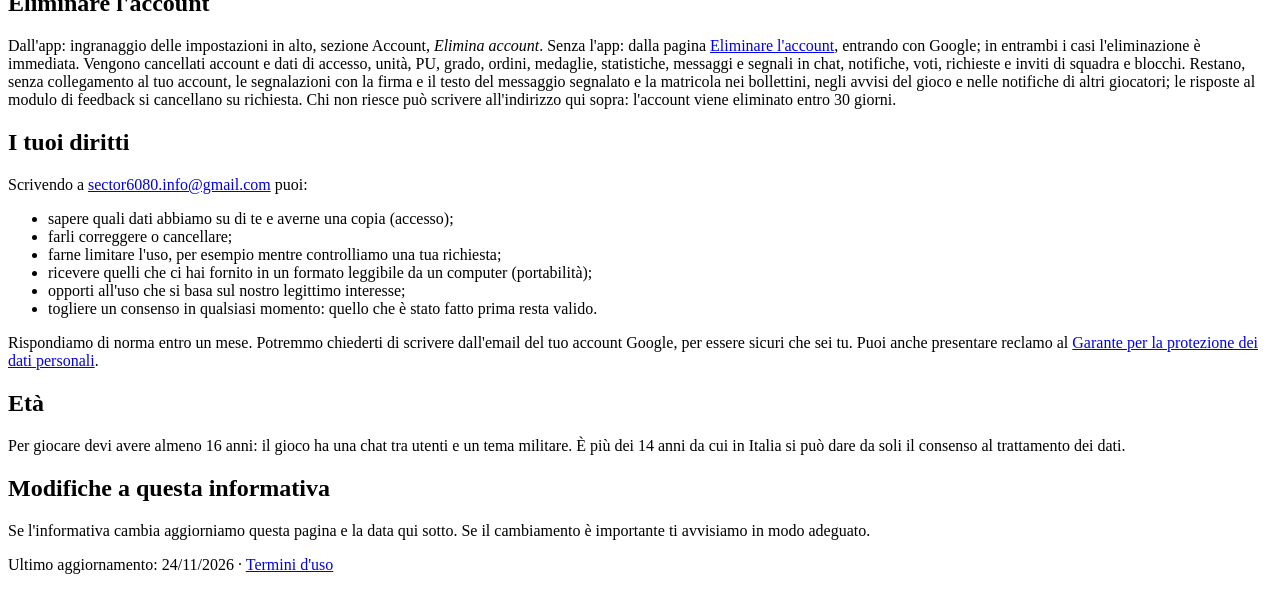
==== commit 85d822dc: "Segnalazioni cancellate dopo 6 mesi Co-Authored-By: Claude Opus 5.5 <noreply@anthropic.com>" ====
--- a/privacy.html
+++ b/privacy.html
@@ -63,7 +63,7 @@
 <ul>
 <li><strong>Account e dati di gioco:</strong> finché hai l'account. Le unità perse restano nello storico del gioco finché l'account esiste.</li>
 <li><strong>Messaggi della chat e notifiche:</strong> si cancellano da soli dopo 6 mesi.</li>
-<li><strong>Segnalazioni</strong> (dei player e del sistema)<strong>:</strong> restano ai Game Master per la moderazione, anche dopo l'eliminazione dell'account ma senza il collegamento al tuo account; comprendono la firma e il testo del messaggio segnalato. Si cancellano 6 mesi dopo essere state chiuse, o 12 mesi dopo l'invio se restano aperte.</li>
+<li><strong>Segnalazioni</strong> (dei player e del sistema)<strong>:</strong> restano ai Game Master per la moderazione, anche dopo l'eliminazione dell'account ma senza il collegamento al tuo account; comprendono la firma e il testo del messaggio segnalato. Si cancellano da sole dopo 6 mesi, anche se non sono state chiuse.</li>
 <li><strong>Bollettini di guerra:</strong> riportano la matricola dell'unità, non il tuo account, e si cancellano quando il gioco ricomincia da una nuova campagna.</li>
 <li><strong>Identificativo per le notifiche, statistiche e dati di accesso:</strong> finché hai l'account.</li>
 <li><strong>Risposte al feedback:</strong> finché non ci chiedi di cancellarle o finché non sono più utili.</li>
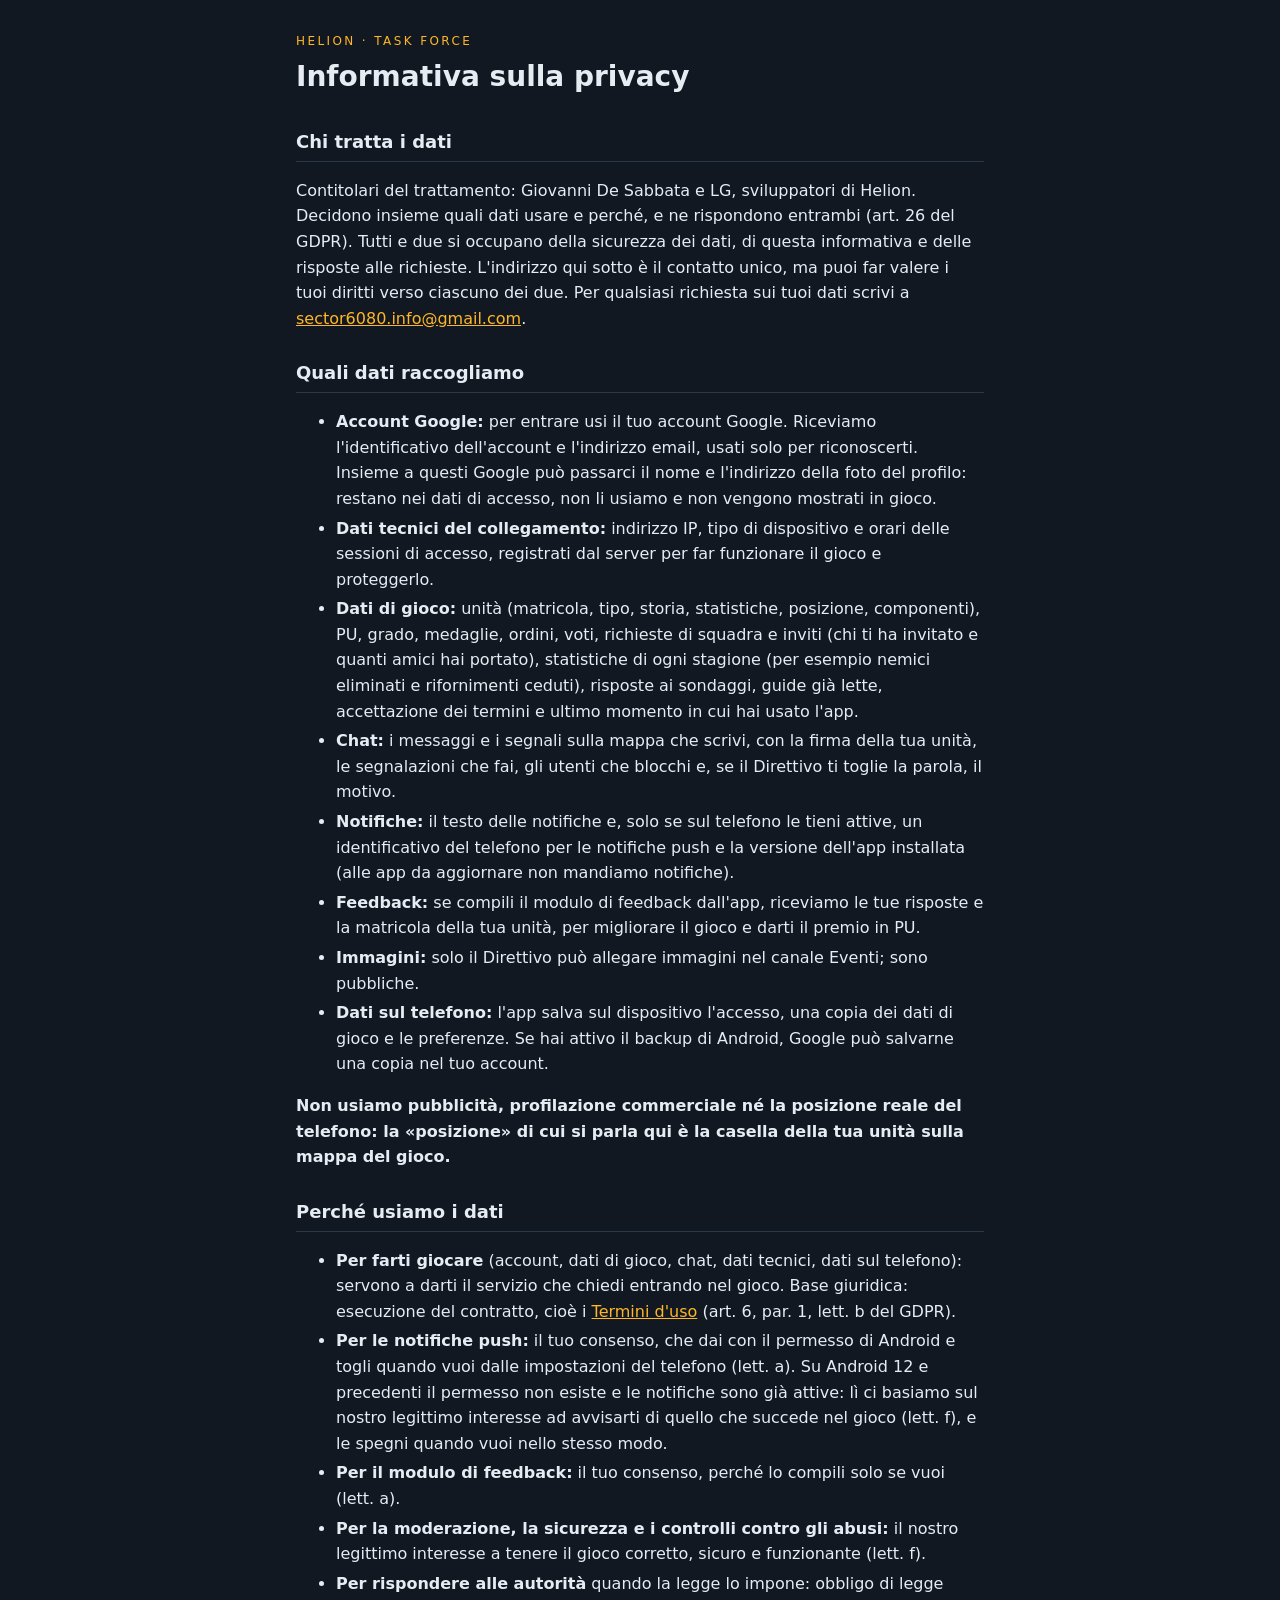
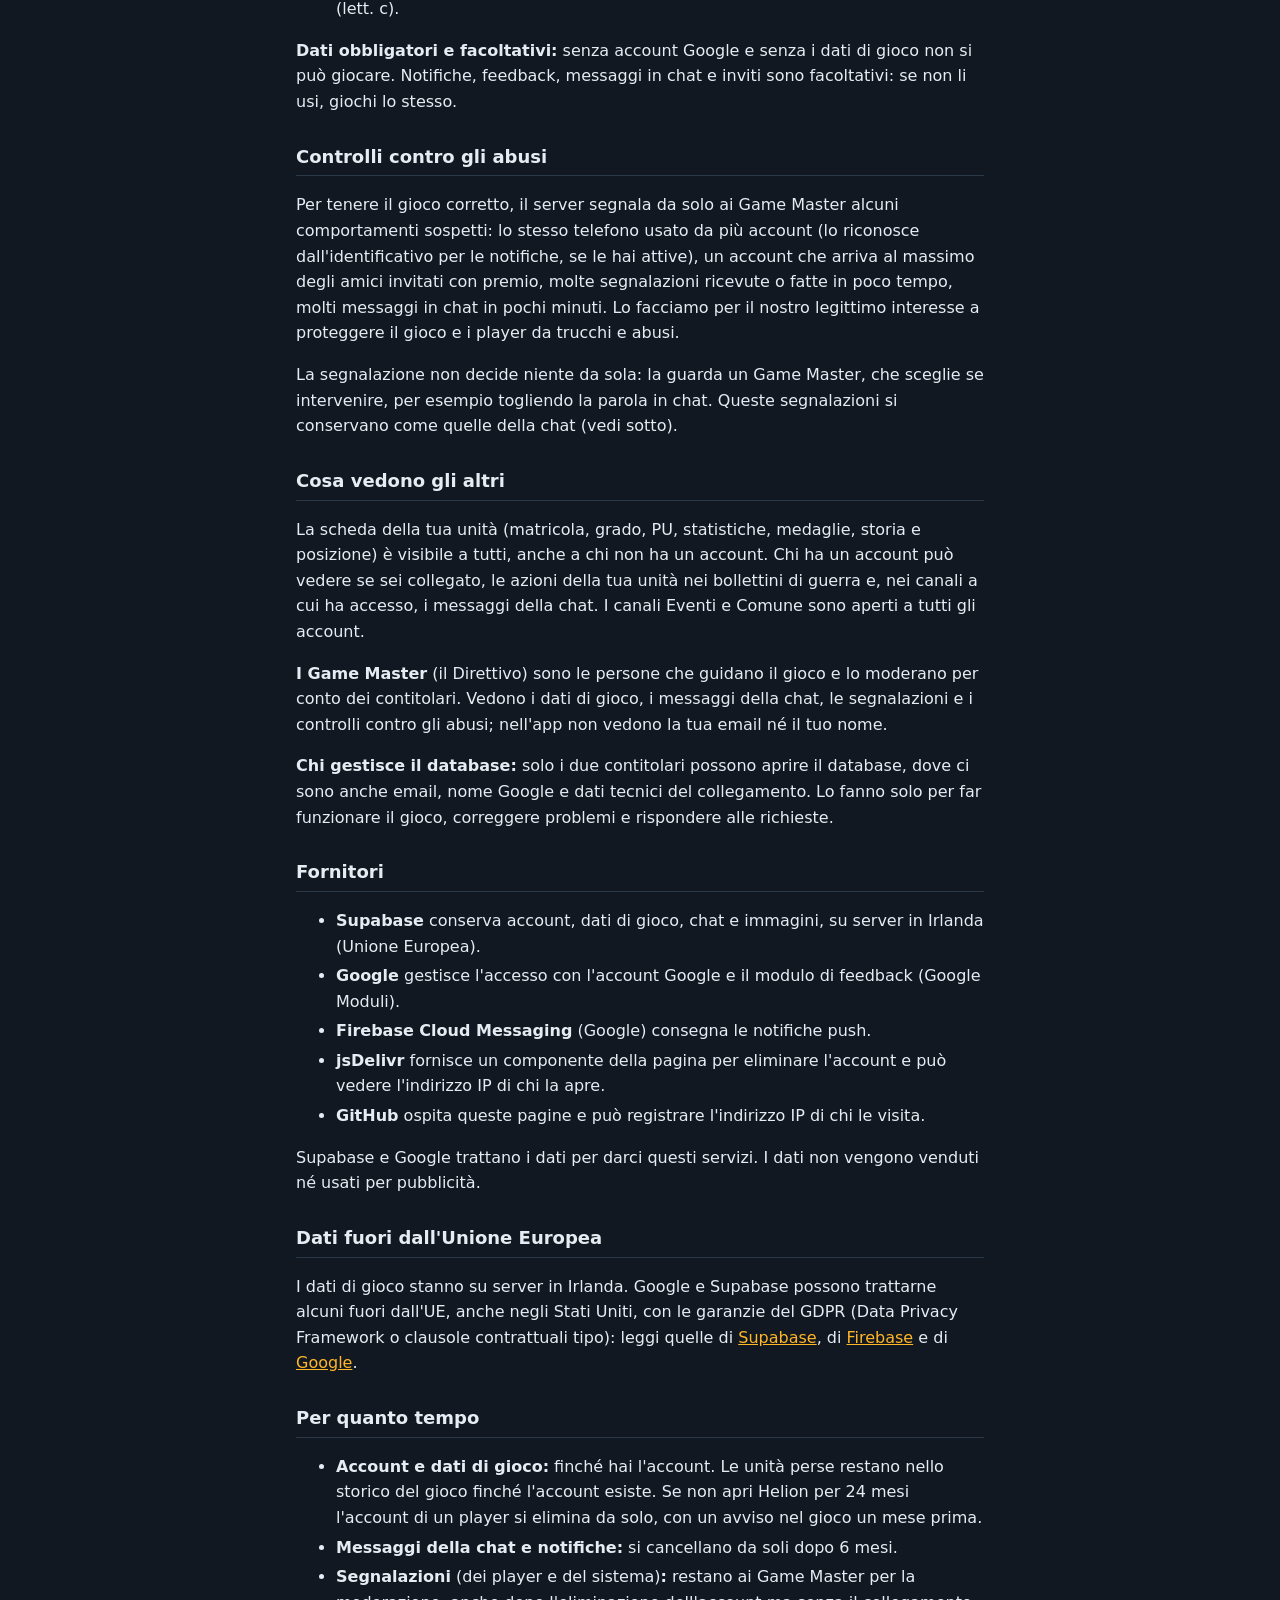
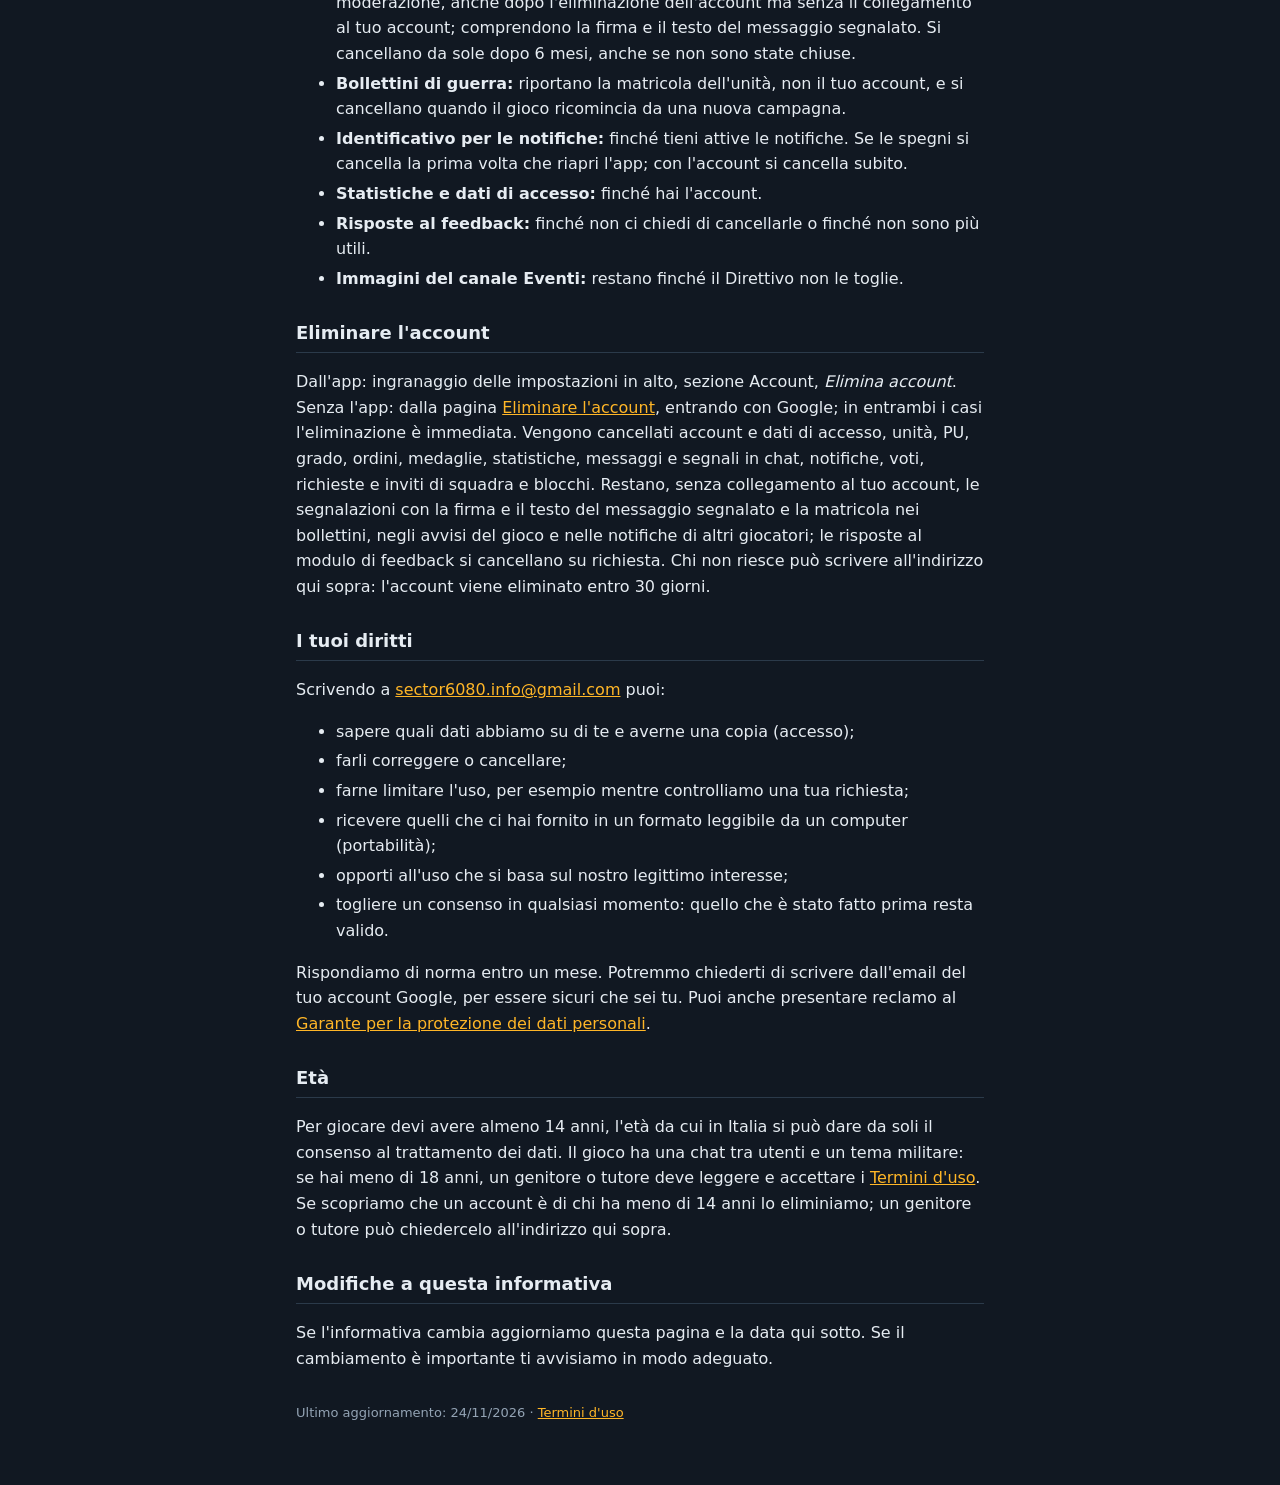
==== commit 9734dbb3: "Privacy, termini ed eliminazione dell'account corretti; GitHub tra i fornitori Co-Authored-By: Claud" ====
--- a/privacy.html
+++ b/privacy.html
@@ -20,18 +20,18 @@
 <li><strong>Account Google:</strong> per entrare usi il tuo account Google. Riceviamo l'identificativo dell'account e l'indirizzo email, usati solo per riconoscerti. Insieme a questi Google può passarci il nome e l'indirizzo della foto del profilo: restano nei dati di accesso, non li usiamo e non vengono mostrati in gioco.</li>
 <li><strong>Dati tecnici del collegamento:</strong> indirizzo IP, tipo di dispositivo e orari delle sessioni di accesso, registrati dal server per far funzionare il gioco e proteggerlo.</li>
 <li><strong>Dati di gioco:</strong> unità (matricola, tipo, storia, statistiche, posizione, componenti), PU, grado, medaglie, ordini, voti, richieste di squadra e inviti (chi ti ha invitato e quanti amici hai portato), statistiche di ogni stagione (per esempio nemici eliminati e rifornimenti ceduti), risposte ai sondaggi, guide già lette, accettazione dei termini e ultimo momento in cui hai usato l'app.</li>
-<li><strong>Chat:</strong> i messaggi e i segnali sulla mappa che scrivi, con la firma della tua unità, le segnalazioni che fai e gli utenti che blocchi.</li>
-<li><strong>Notifiche:</strong> un identificativo del telefono per le notifiche push, la versione dell'app installata (alle app da aggiornare non mandiamo notifiche) e il testo delle notifiche.</li>
+<li><strong>Chat:</strong> i messaggi e i segnali sulla mappa che scrivi, con la firma della tua unità, le segnalazioni che fai, gli utenti che blocchi e, se il Direttivo ti toglie la parola, il motivo.</li>
+<li><strong>Notifiche:</strong> il testo delle notifiche e, solo se sul telefono le tieni attive, un identificativo del telefono per le notifiche push e la versione dell'app installata (alle app da aggiornare non mandiamo notifiche).</li>
 <li><strong>Feedback:</strong> se compili il modulo di feedback dall'app, riceviamo le tue risposte e la matricola della tua unità, per migliorare il gioco e darti il premio in PU.</li>
 <li><strong>Immagini:</strong> solo il Direttivo può allegare immagini nel canale Eventi; sono pubbliche.</li>
 <li><strong>Dati sul telefono:</strong> l'app salva sul dispositivo l'accesso, una copia dei dati di gioco e le preferenze. Se hai attivo il backup di Android, Google può salvarne una copia nel tuo account.</li>
 </ul>
-<p>*Non usiamo pubblicità, profilazione commerciale né la posizione reale del telefono: la «posizione» di cui si parla qui è la casella della tua unità sulla mappa del gioco.*</p>
+<p><strong>Non usiamo pubblicità, profilazione commerciale né la posizione reale del telefono: la «posizione» di cui si parla qui è la casella della tua unità sulla mappa del gioco.</strong></p>
 
 <h2>Perché usiamo i dati</h2>
 <ul>
 <li><strong>Per farti giocare</strong> (account, dati di gioco, chat, dati tecnici, dati sul telefono): servono a darti il servizio che chiedi entrando nel gioco. Base giuridica: esecuzione del contratto, cioè i <a href="termini.html">Termini d'uso</a> (art. 6, par. 1, lett. b del GDPR).</li>
-<li><strong>Per le notifiche push:</strong> il tuo consenso, che dai con il permesso di Android e togli quando vuoi dalle impostazioni del telefono (lett. a).</li>
+<li><strong>Per le notifiche push:</strong> il tuo consenso, che dai con il permesso di Android e togli quando vuoi dalle impostazioni del telefono (lett. a). Su Android 12 e precedenti il permesso non esiste e le notifiche sono già attive: lì ci basiamo sul nostro legittimo interesse ad avvisarti di quello che succede nel gioco (lett. f), e le spegni quando vuoi nello stesso modo.</li>
 <li><strong>Per il modulo di feedback:</strong> il tuo consenso, perché lo compili solo se vuoi (lett. a).</li>
 <li><strong>Per la moderazione, la sicurezza e i controlli contro gli abusi:</strong> il nostro legittimo interesse a tenere il gioco corretto, sicuro e funzionante (lett. f).</li>
 <li><strong>Per rispondere alle autorità</strong> quando la legge lo impone: obbligo di legge (lett. c).</li>
@@ -39,11 +39,11 @@
 <p><strong>Dati obbligatori e facoltativi:</strong> senza account Google e senza i dati di gioco non si può giocare. Notifiche, feedback, messaggi in chat e inviti sono facoltativi: se non li usi, giochi lo stesso.</p>
 
 <h2>Controlli contro gli abusi</h2>
-<p>Per tenere il gioco corretto, il server segnala da solo ai Game Master alcuni comportamenti sospetti: lo stesso telefono usato da più account (lo riconosce dall'identificativo per le notifiche), un account che arriva al massimo degli amici invitati con premio, molte segnalazioni ricevute o fatte in poco tempo, molti messaggi in chat in pochi minuti. Lo facciamo per il nostro legittimo interesse a proteggere il gioco e i player da trucchi e abusi.</p>
+<p>Per tenere il gioco corretto, il server segnala da solo ai Game Master alcuni comportamenti sospetti: lo stesso telefono usato da più account (lo riconosce dall'identificativo per le notifiche, se le hai attive), un account che arriva al massimo degli amici invitati con premio, molte segnalazioni ricevute o fatte in poco tempo, molti messaggi in chat in pochi minuti. Lo facciamo per il nostro legittimo interesse a proteggere il gioco e i player da trucchi e abusi.</p>
 <p>La segnalazione non decide niente da sola: la guarda un Game Master, che sceglie se intervenire, per esempio togliendo la parola in chat. Queste segnalazioni si conservano come quelle della chat (vedi sotto).</p>
 
 <h2>Cosa vedono gli altri</h2>
-<p>La scheda della tua unità (matricola, grado, PU, statistiche, storia e posizione) è visibile a tutti, anche a chi non ha un account. Gli altri possono vedere se sei collegato, le tue medaglie e le azioni della tua unità nei bollettini di guerra. I messaggi della chat li vede chi ha accesso al canale.</p>
+<p>La scheda della tua unità (matricola, grado, PU, statistiche, medaglie, storia e posizione) è visibile a tutti, anche a chi non ha un account. Chi ha un account può vedere se sei collegato, le azioni della tua unità nei bollettini di guerra e, nei canali a cui ha accesso, i messaggi della chat. I canali Eventi e Comune sono aperti a tutti gli account.</p>
 <p><strong>I Game Master</strong> (il Direttivo) sono le persone che guidano il gioco e lo moderano per conto dei contitolari. Vedono i dati di gioco, i messaggi della chat, le segnalazioni e i controlli contro gli abusi; nell'app non vedono la tua email né il tuo nome.</p>
 <p><strong>Chi gestisce il database:</strong> solo i due contitolari possono aprire il database, dove ci sono anche email, nome Google e dati tecnici del collegamento. Lo fanno solo per far funzionare il gioco, correggere problemi e rispondere alle richieste.</p>
 
@@ -53,6 +53,7 @@
 <li><strong>Google</strong> gestisce l'accesso con l'account Google e il modulo di feedback (Google Moduli).</li>
 <li><strong>Firebase Cloud Messaging</strong> (Google) consegna le notifiche push.</li>
 <li><strong>jsDelivr</strong> fornisce un componente della pagina per eliminare l'account e può vedere l'indirizzo IP di chi la apre.</li>
+<li><strong>GitHub</strong> ospita queste pagine e può registrare l'indirizzo IP di chi le visita.</li>
 </ul>
 <p>Supabase e Google trattano i dati per darci questi servizi. I dati non vengono venduti né usati per pubblicità.</p>
 
@@ -61,11 +62,12 @@
 
 <h2>Per quanto tempo</h2>
 <ul>
-<li><strong>Account e dati di gioco:</strong> finché hai l'account. Le unità perse restano nello storico del gioco finché l'account esiste.</li>
+<li><strong>Account e dati di gioco:</strong> finché hai l'account. Le unità perse restano nello storico del gioco finché l'account esiste. Se non apri Helion per 24 mesi l'account di un player si elimina da solo, con un avviso nel gioco un mese prima.</li>
 <li><strong>Messaggi della chat e notifiche:</strong> si cancellano da soli dopo 6 mesi.</li>
 <li><strong>Segnalazioni</strong> (dei player e del sistema)<strong>:</strong> restano ai Game Master per la moderazione, anche dopo l'eliminazione dell'account ma senza il collegamento al tuo account; comprendono la firma e il testo del messaggio segnalato. Si cancellano da sole dopo 6 mesi, anche se non sono state chiuse.</li>
 <li><strong>Bollettini di guerra:</strong> riportano la matricola dell'unità, non il tuo account, e si cancellano quando il gioco ricomincia da una nuova campagna.</li>
-<li><strong>Identificativo per le notifiche, statistiche e dati di accesso:</strong> finché hai l'account.</li>
+<li><strong>Identificativo per le notifiche:</strong> finché tieni attive le notifiche. Se le spegni si cancella la prima volta che riapri l'app; con l'account si cancella subito.</li>
+<li><strong>Statistiche e dati di accesso:</strong> finché hai l'account.</li>
 <li><strong>Risposte al feedback:</strong> finché non ci chiedi di cancellarle o finché non sono più utili.</li>
 <li><strong>Immagini del canale Eventi:</strong> restano finché il Direttivo non le toglie.</li>
 </ul>
@@ -86,7 +88,7 @@
 <p>Rispondiamo di norma entro un mese. Potremmo chiederti di scrivere dall'email del tuo account Google, per essere sicuri che sei tu. Puoi anche presentare reclamo al <a href="https://www.garanteprivacy.it">Garante per la protezione dei dati personali</a>.</p>
 
 <h2>Età</h2>
-<p>Per giocare devi avere almeno 16 anni: il gioco ha una chat tra utenti e un tema militare. È più dei 14 anni da cui in Italia si può dare da soli il consenso al trattamento dei dati.</p>
+<p>Per giocare devi avere almeno 14 anni, l'età da cui in Italia si può dare da soli il consenso al trattamento dei dati. Il gioco ha una chat tra utenti e un tema militare: se hai meno di 18 anni, un genitore o tutore deve leggere e accettare i <a href="termini.html">Termini d'uso</a>. Se scopriamo che un account è di chi ha meno di 14 anni lo eliminiamo; un genitore o tutore può chiedercelo all'indirizzo qui sopra.</p>
 
 <h2>Modifiche a questa informativa</h2>
 <p>Se l'informativa cambia aggiorniamo questa pagina e la data qui sotto. Se il cambiamento è importante ti avvisiamo in modo adeguato.</p>
--- a/stile.css
+++ b/stile.css
@@ -0,0 +1,60 @@
+:root {
+  --bg: #111822;
+  --panel: #182230;
+  --ink: #e6ecf2;
+  --dim: #93a3b4;
+  --signal: #ffb627;
+  --danger: #ff4f45;
+}
+* { box-sizing: border-box; }
+body {
+  margin: 0;
+  background: var(--bg);
+  color: var(--ink);
+  font: 16px/1.6 system-ui, -apple-system, "Segoe UI", Roboto, sans-serif;
+}
+main {
+  max-width: 720px;
+  margin: 0 auto;
+  padding: 32px 16px 48px;
+}
+.eyebrow { color: var(--signal); letter-spacing: 0.2em; font-size: 12px; margin: 0; }
+h1 { margin: 4px 0 16px; font-size: 28px; }
+h2 { margin: 28px 0 8px; font-size: 18px; border-bottom: 1px solid #2b3a4a; padding-bottom: 4px; }
+a { color: var(--signal); }
+li { margin: 4px 0; }
+.todo { color: var(--danger); }
+.small { color: var(--dim); font-size: 13px; margin-top: 32px; }
+label { display: block; margin: 12px 0 4px; color: var(--dim); }
+input {
+  width: 100%;
+  max-width: 320px;
+  padding: 10px 12px;
+  background: var(--panel);
+  color: var(--ink);
+  border: 1px solid #2b3a4a;
+  font: inherit;
+}
+button {
+  display: block;
+  margin-top: 12px;
+  padding: 10px 18px;
+  border: 1px solid var(--signal);
+  background: transparent;
+  color: var(--signal);
+  font: inherit;
+  cursor: pointer;
+}
+button.danger { border-color: var(--danger); color: var(--danger); }
+button:disabled { opacity: 0.4; cursor: default; }
+dialog {
+  max-width: 440px;
+  padding: 16px 20px 20px;
+  background: var(--panel);
+  color: var(--ink);
+  border: 1px solid var(--danger);
+}
+dialog::backdrop { background: rgba(0, 0, 0, 0.7); }
+dialog h2 { margin-top: 0; }
+dialog button { width: 100%; }
+#esito { color: var(--signal); min-height: 1.6em; }
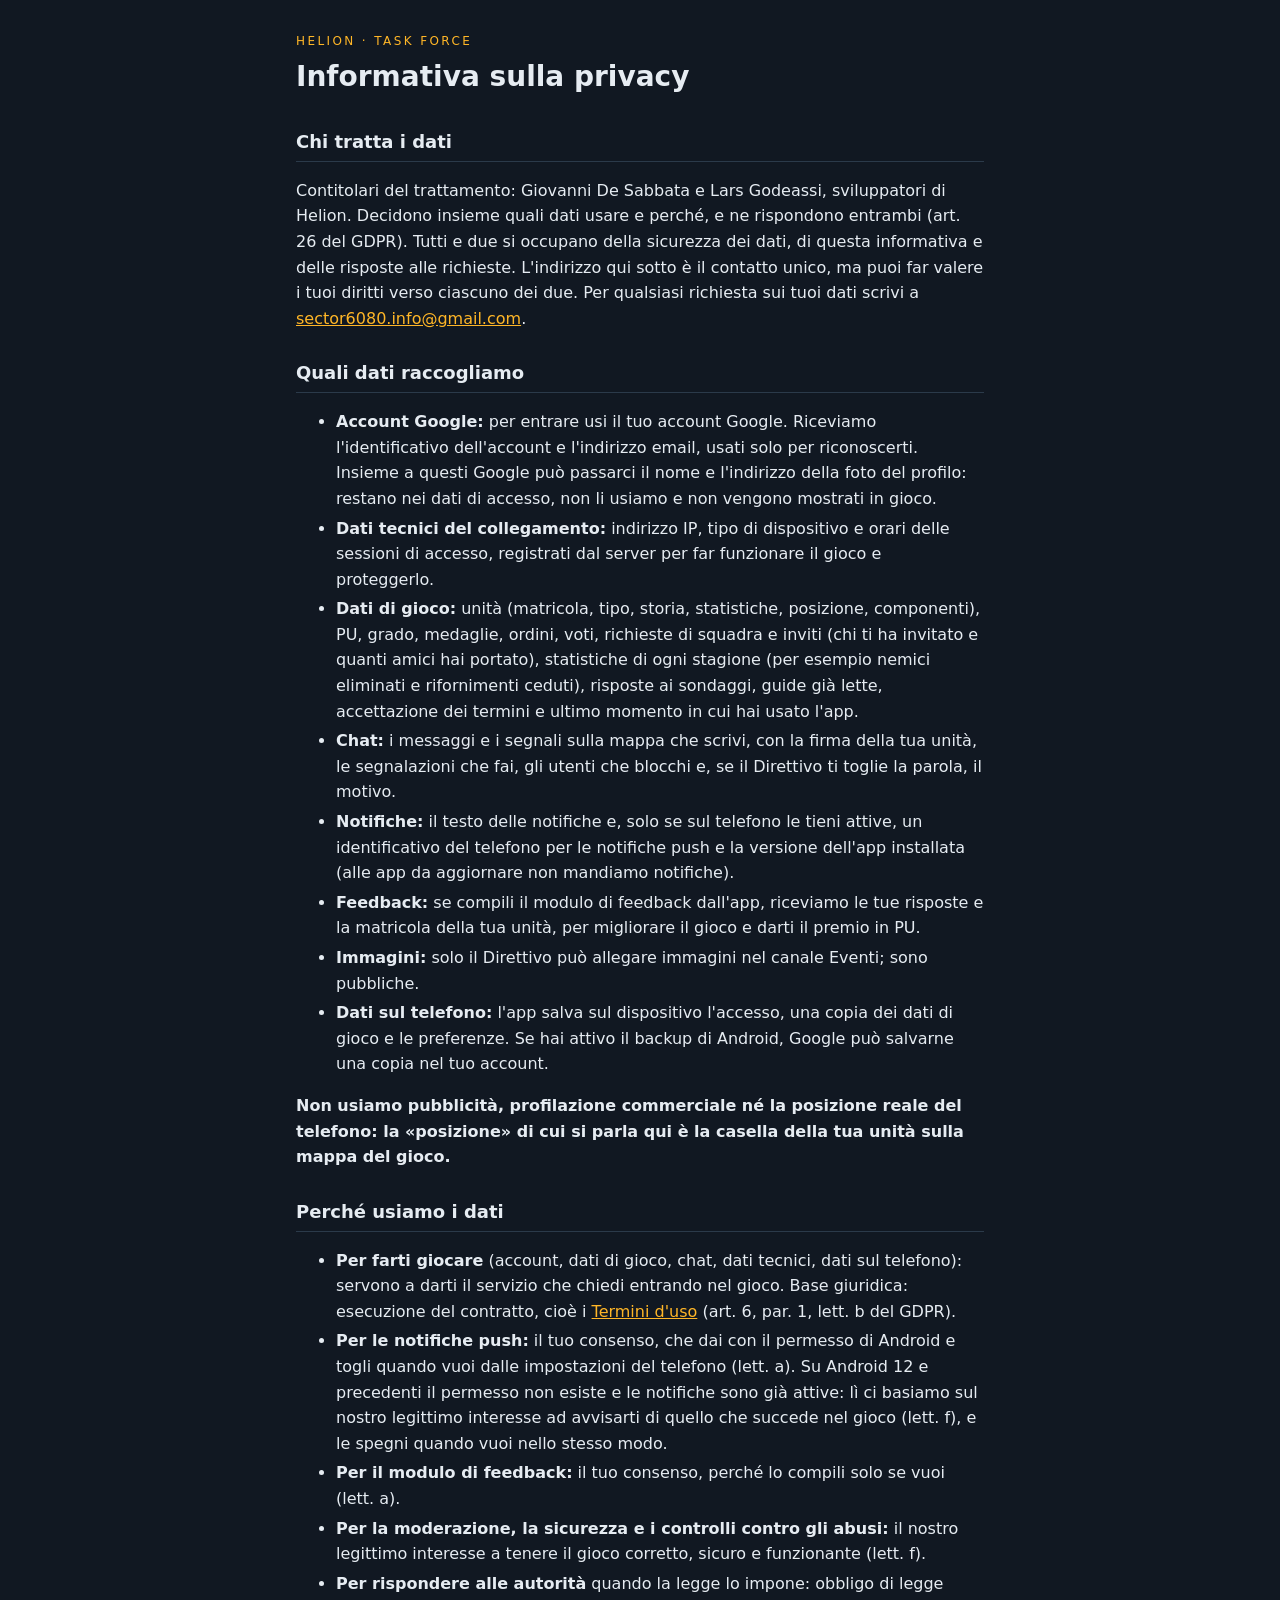
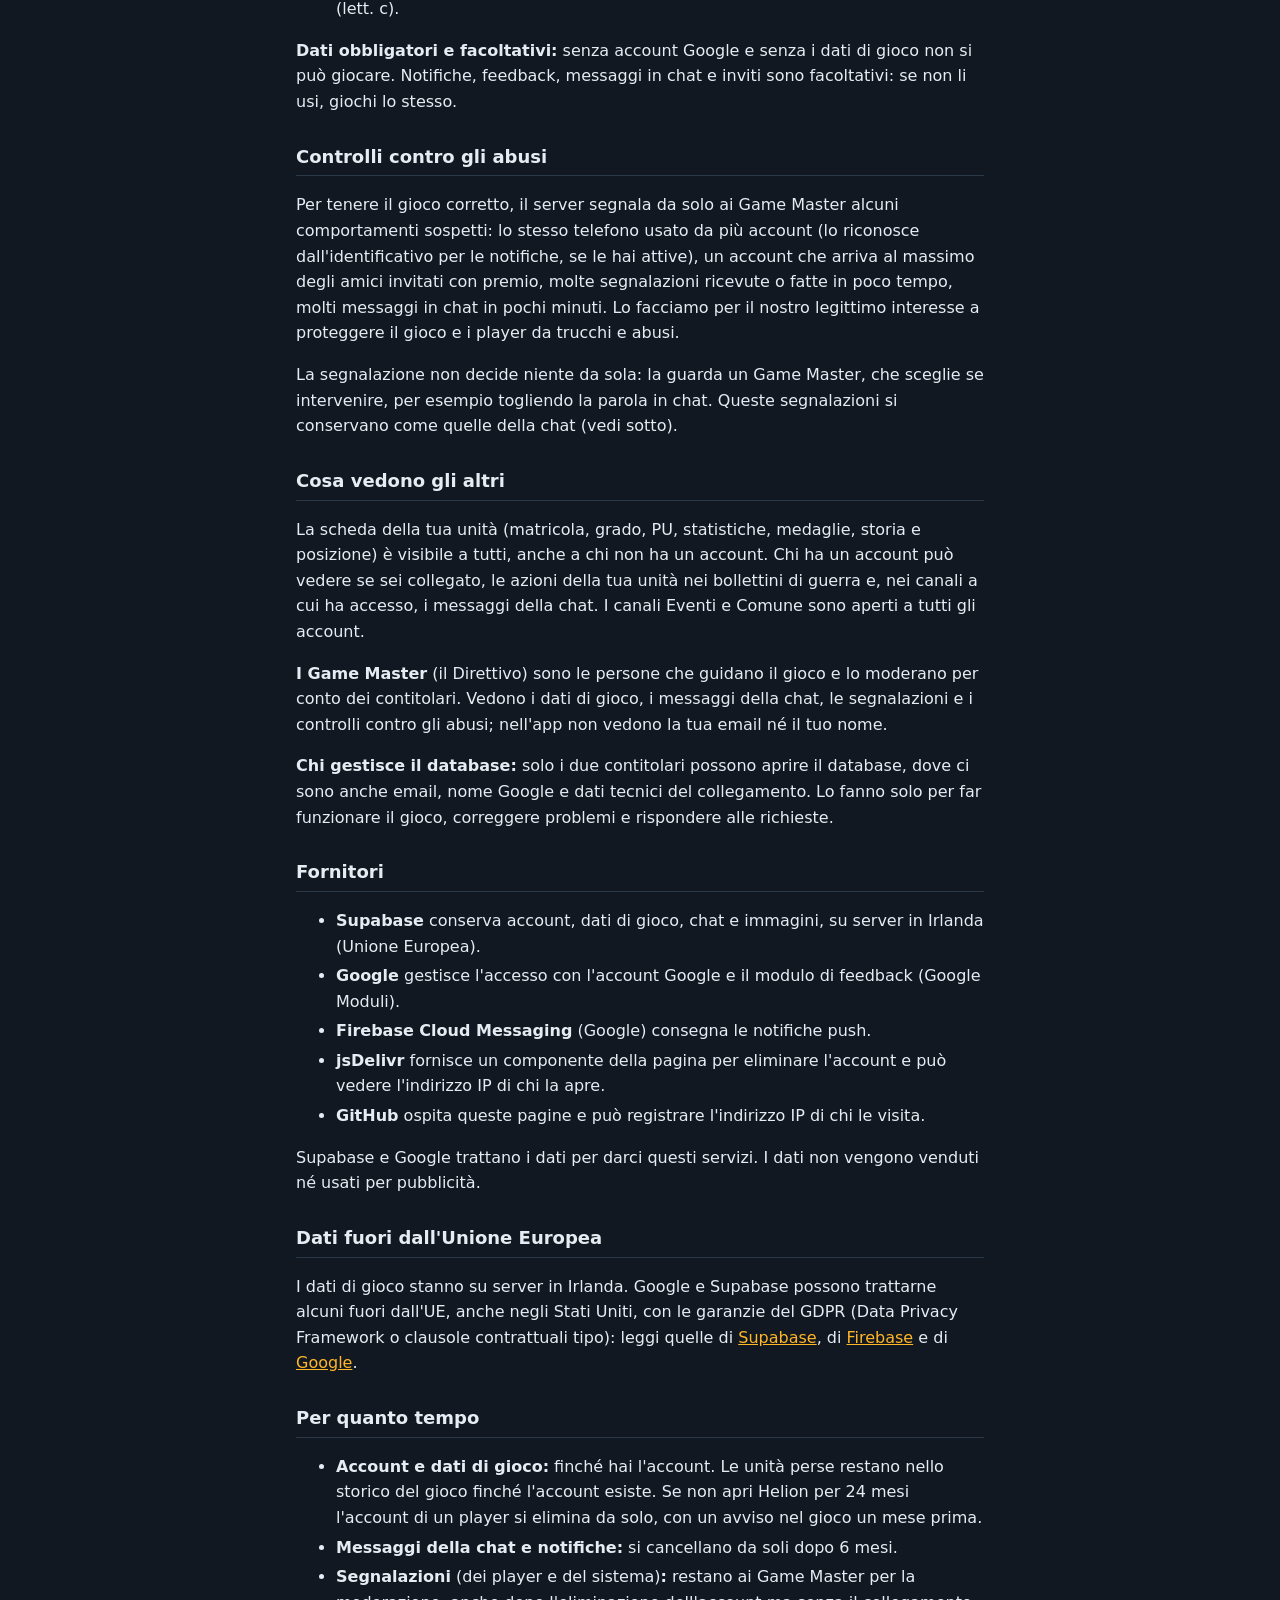
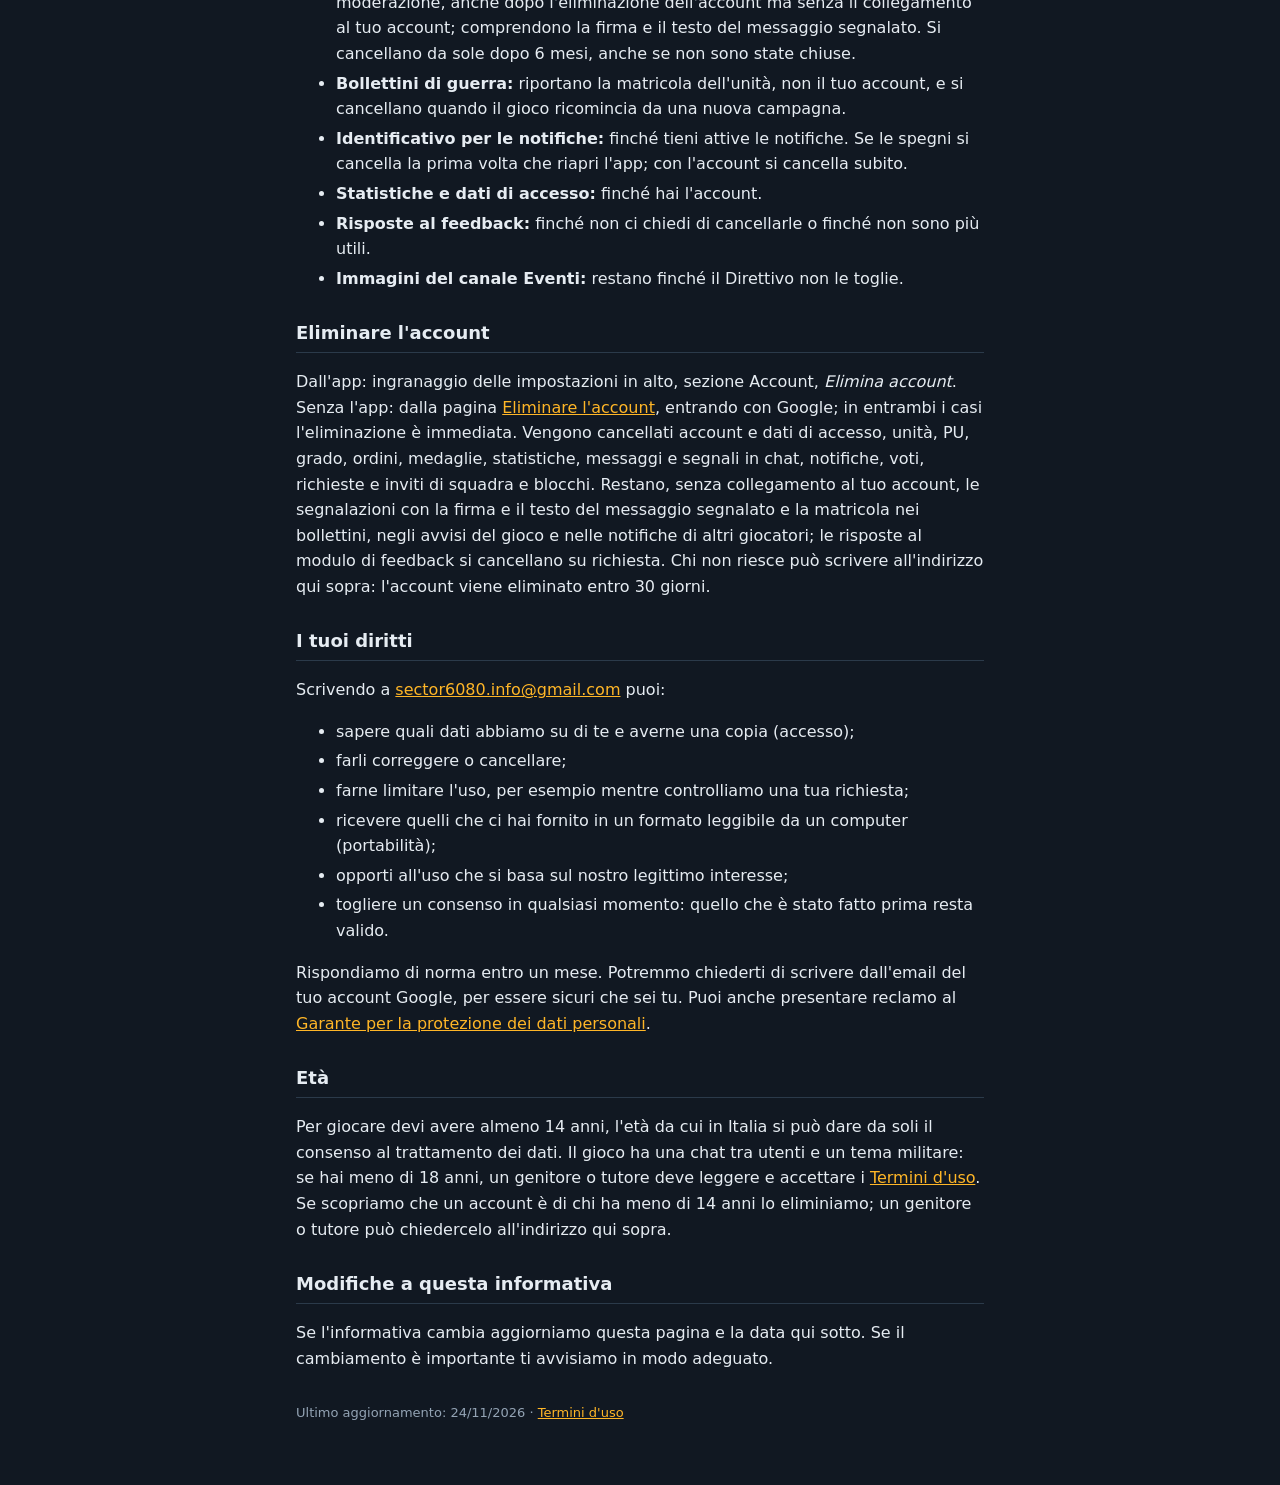
==== commit b8621520: "Privacy e termini: Lars Godeassi secondo contitolare e sviluppatore Co-Authored-By: Claude Opus 5.5 " ====
--- a/privacy.html
+++ b/privacy.html
@@ -12,7 +12,7 @@
 <h1>Informativa sulla privacy</h1>
 
 <h2>Chi tratta i dati</h2>
-<p>Contitolari del trattamento: Giovanni De Sabbata e LG, sviluppatori di Helion. Decidono insieme quali dati usare e perché, e ne rispondono entrambi (art. 26 del GDPR). Tutti e due si occupano della sicurezza dei dati, di questa informativa e delle risposte alle richieste. L'indirizzo qui sotto è il contatto unico, ma puoi far valere i tuoi diritti verso ciascuno dei due.
+<p>Contitolari del trattamento: Giovanni De Sabbata e Lars Godeassi, sviluppatori di Helion. Decidono insieme quali dati usare e perché, e ne rispondono entrambi (art. 26 del GDPR). Tutti e due si occupano della sicurezza dei dati, di questa informativa e delle risposte alle richieste. L'indirizzo qui sotto è il contatto unico, ma puoi far valere i tuoi diritti verso ciascuno dei due.
 Per qualsiasi richiesta sui tuoi dati scrivi a <a href="mailto:sector6080.info@gmail.com">sector6080.info@gmail.com</a>.</p>
 
 <h2>Quali dati raccogliamo</h2>
